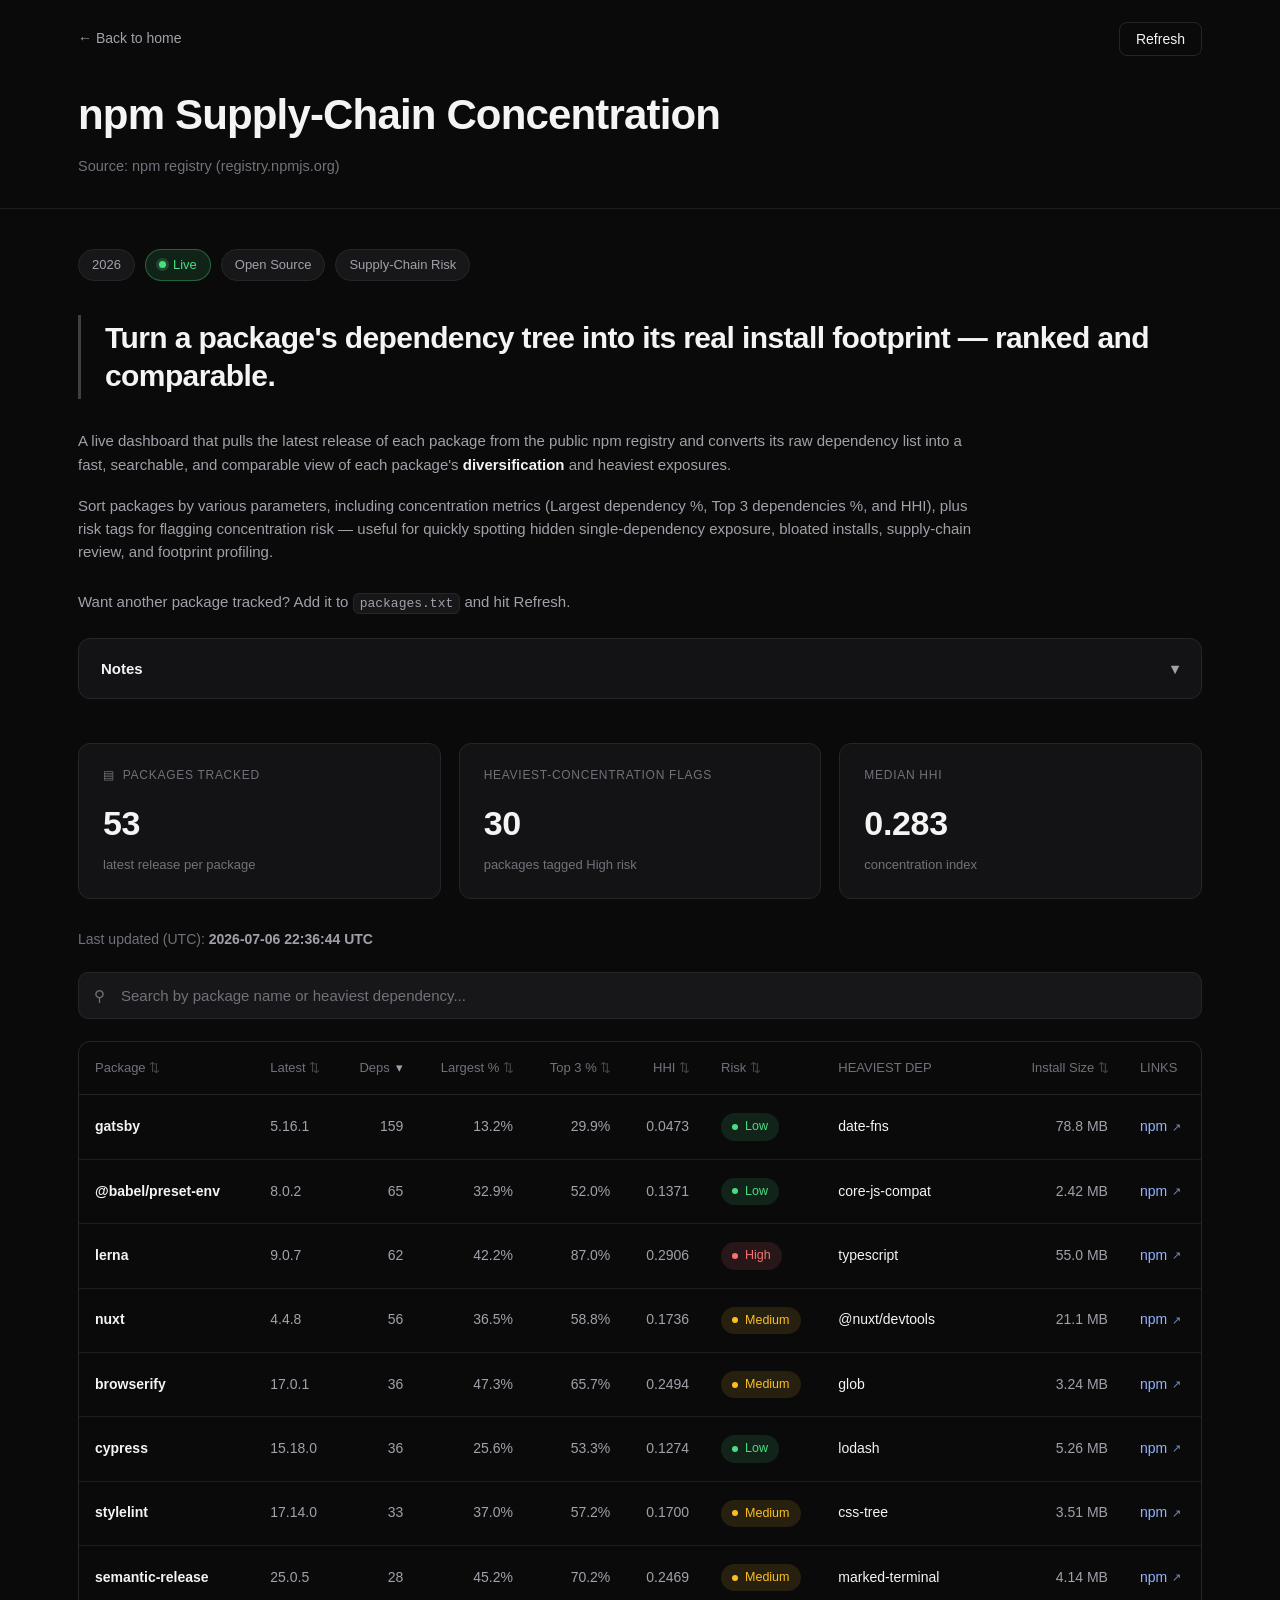
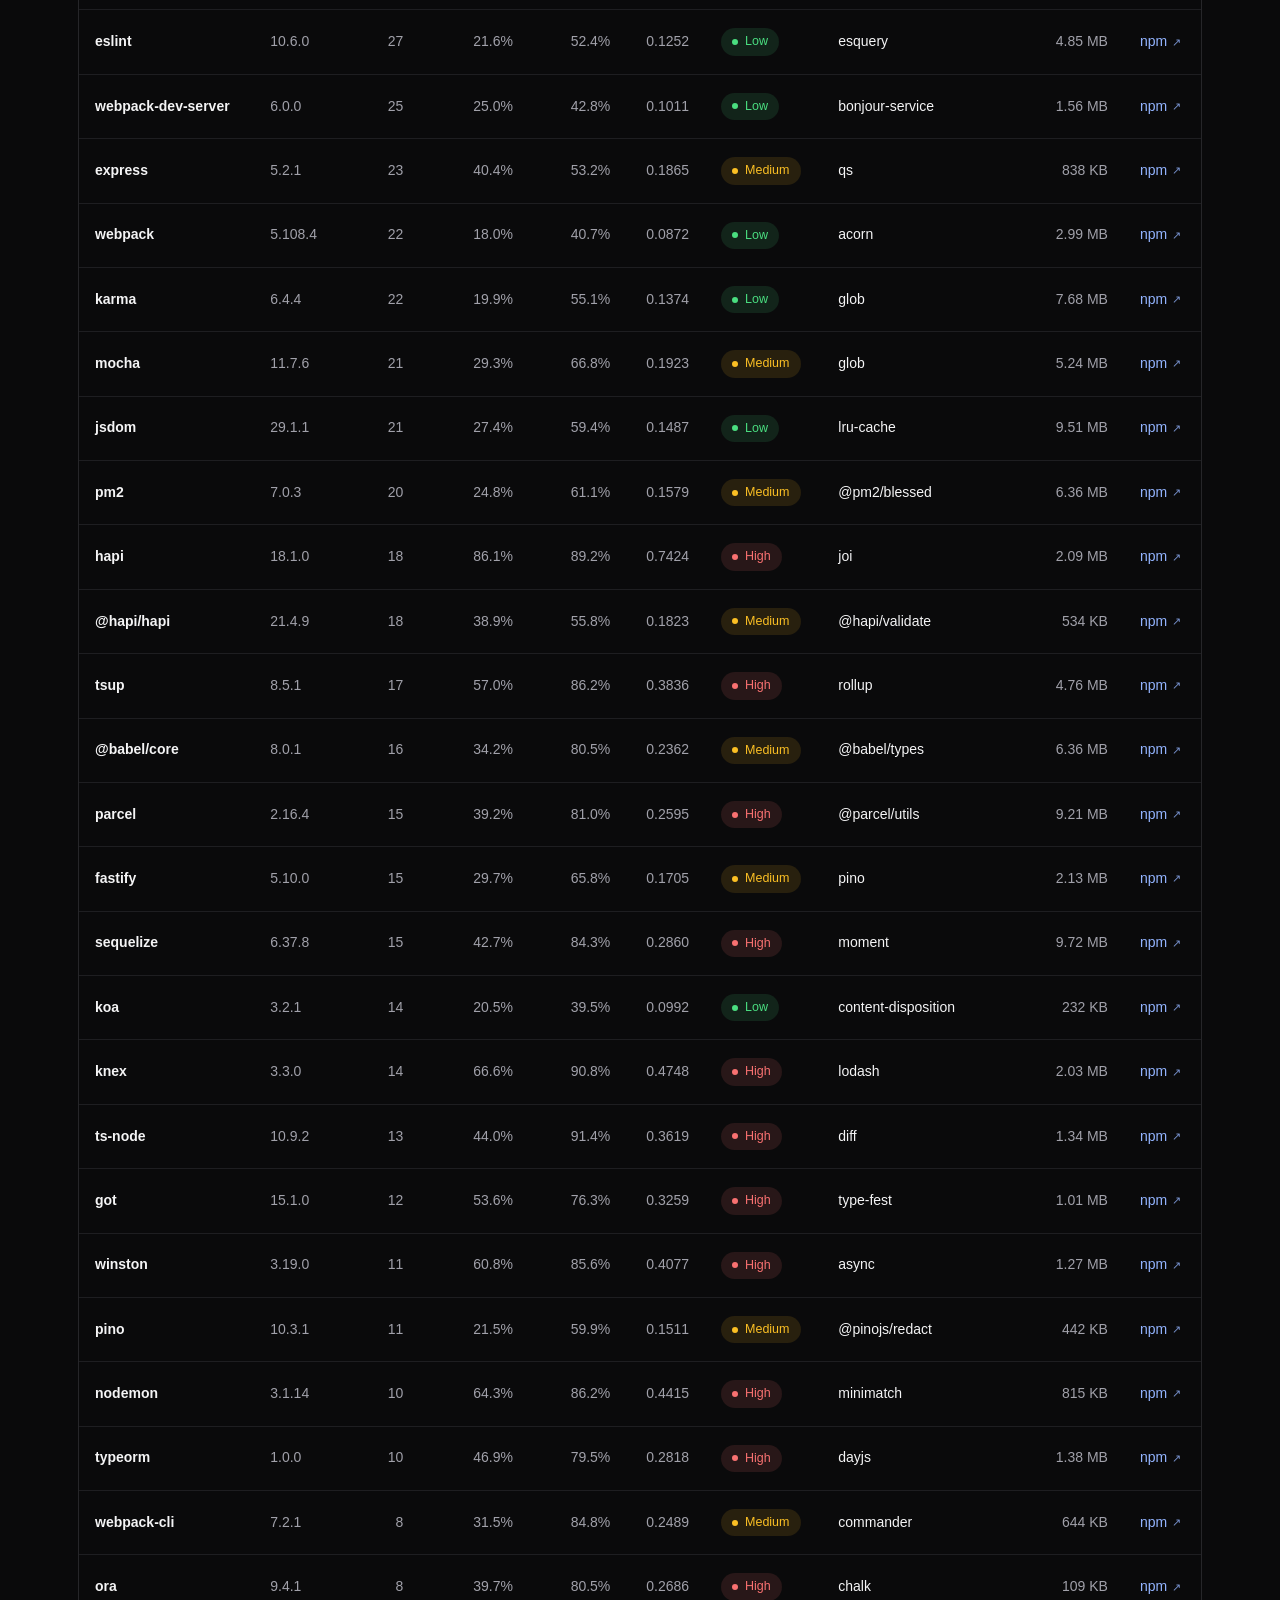
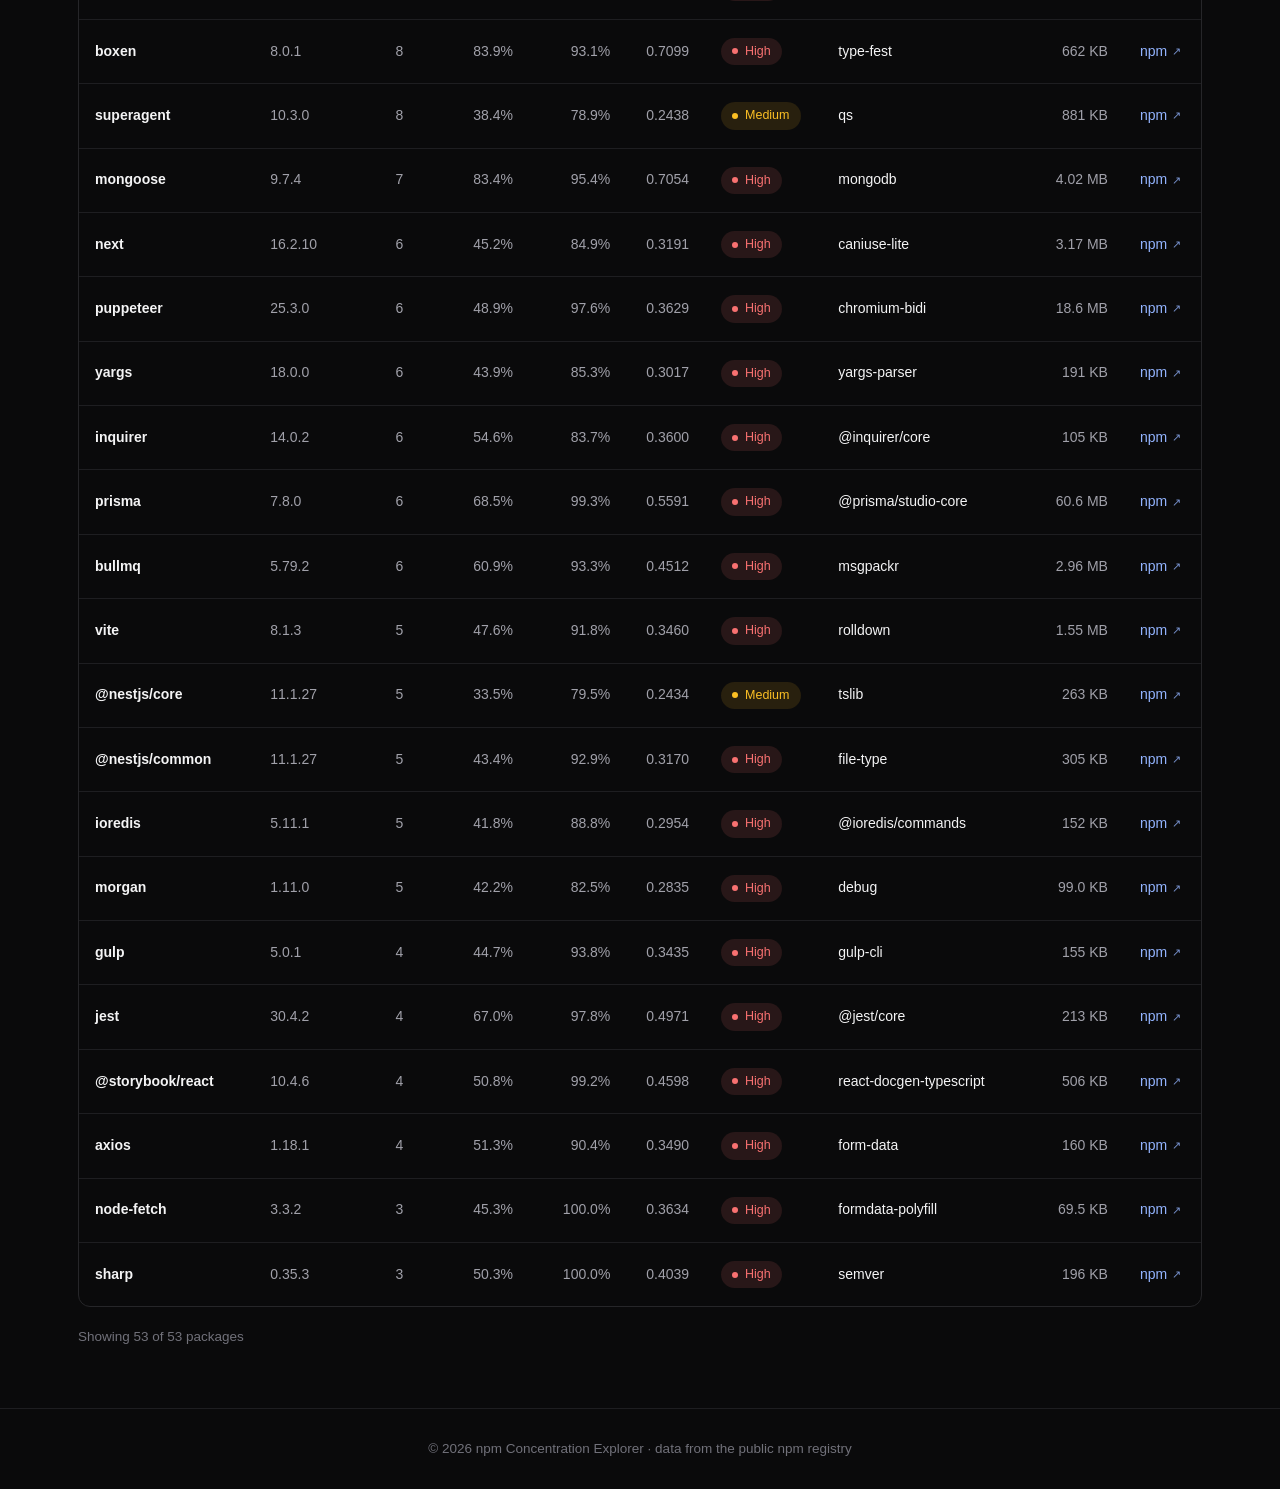
==== web/index.html @ db5b7099 "Add live npm supply-chain concentration dashboard A portfolio-concentration analysis applied to soft" ====
<!DOCTYPE html>
<html lang="en">
<head>
  <meta charset="UTF-8" />
  <meta name="viewport" content="width=device-width, initial-scale=1.0" />
  <title>npm Supply-Chain Concentration</title>
  <link rel="preconnect" href="https://registry.npmjs.org" />
  <link rel="stylesheet" href="styles.css" />
</head>
<body>
  <header class="topbar">
    <div class="wrap topbar-inner">
      <a class="back" href="#">&larr; Back to home</a>
      <button id="refreshBtn" class="btn-ghost" type="button">Refresh</button>
    </div>
    <div class="wrap">
      <h1 class="title">npm Supply-Chain Concentration</h1>
      <p class="subtitle">Source: npm registry (registry.npmjs.org)</p>
    </div>
  </header>

  <main class="wrap">
    <div class="tags">
      <span class="tag">2026</span>
      <span class="tag tag-live"><span class="dot"></span> Live</span>
      <span class="tag">Open Source</span>
      <span class="tag">Supply-Chain Risk</span>
    </div>

    <blockquote class="hero">
      Turn a package's dependency tree into its real install footprint &mdash; ranked and comparable.
    </blockquote>

    <div class="lede">
      <p>
        A live dashboard that pulls the latest release of each package from the public npm
        registry and converts its raw dependency list into a fast, searchable, and comparable
        view of each package's <em>diversification</em> and heaviest exposures.
      </p>
      <p>
        Sort packages by various parameters, including concentration metrics (Largest dependency %,
        Top&nbsp;3 dependencies %, and HHI), plus risk tags for flagging concentration risk &mdash;
        useful for quickly spotting hidden single-dependency exposure, bloated installs, supply-chain
        review, and footprint profiling.
      </p>
    </div>

    <p class="prompt">Want another package tracked? Add it to <code>packages.txt</code> and hit Refresh.</p>

    <details class="notes">
      <summary>Notes</summary>
      <div class="notes-body">
        <p>
          Each package's direct <strong>runtime dependencies</strong> are treated as a portfolio.
          Every dependency is weighted by its own <strong>unpacked install size</strong> (bytes of
          its latest release). The concentration statistics are the same ones an analyst runs on a
          fund's holdings:
        </p>
        <ul>
          <li><strong>Largest %</strong> &mdash; the single heaviest dependency's share of the footprint.</li>
          <li><strong>Top&nbsp;3 %</strong> &mdash; combined share of the three heaviest dependencies.</li>
          <li><strong>HHI</strong> &mdash; Herfindahl-Hirschman Index, the sum of squared shares (0&ndash;1).</li>
        </ul>
        <p>
          The risk tag buckets the HHI using the U.S. DOJ / FTC merger-guideline thresholds
          (0.15 and 0.25 on the 0&ndash;1 scale): <span class="rag rag-low">Low</span> below 0.15,
          <span class="rag rag-med">Medium</span> below 0.25, <span class="rag rag-high">High</span>
          at or above 0.25.
        </p>
      </div>
    </details>

    <section class="stats" id="stats">
      <div class="stat-card">
        <div class="stat-label"><span class="stat-ic">&#9636;</span> PACKAGES TRACKED</div>
        <div class="stat-value" id="statPackages">&mdash;</div>
        <div class="stat-sub">latest release per package</div>
      </div>
      <div class="stat-card">
        <div class="stat-label">HEAVIEST-CONCENTRATION FLAGS</div>
        <div class="stat-value" id="statHigh">&mdash;</div>
        <div class="stat-sub">packages tagged High risk</div>
      </div>
      <div class="stat-card">
        <div class="stat-label">MEDIAN HHI</div>
        <div class="stat-value" id="statHhi">&mdash;</div>
        <div class="stat-sub">concentration index</div>
      </div>
    </section>

    <p class="updated">Last updated (UTC): <strong id="updated">&mdash;</strong></p>

    <div class="search">
      <span class="search-ic">&#9906;</span>
      <input id="searchInput" type="text" placeholder="Search by package name or heaviest dependency..." />
    </div>

    <div class="table-wrap">
      <table id="table">
        <thead>
          <tr>
            <th data-key="package" class="sortable col-name">Package <span class="arrow"></span></th>
            <th data-key="version" class="sortable">Latest <span class="arrow"></span></th>
            <th data-key="deps" class="sortable num">Deps <span class="arrow"></span></th>
            <th data-key="largest_pct" class="sortable num">Largest % <span class="arrow"></span></th>
            <th data-key="top3_pct" class="sortable num">Top 3 % <span class="arrow"></span></th>
            <th data-key="hhi" class="sortable num">HHI <span class="arrow"></span></th>
            <th data-key="risk" class="sortable">Risk <span class="arrow"></span></th>
            <th class="col-holding">HEAVIEST DEP</th>
            <th data-key="install_bytes" class="sortable num">Install Size <span class="arrow"></span></th>
            <th>LINKS</th>
          </tr>
        </thead>
        <tbody id="tbody"></tbody>
      </table>
    </div>

    <p class="count" id="count">&nbsp;</p>
  </main>

  <footer class="footer">
    <div class="wrap">&copy; 2026 npm Concentration Explorer &middot; data from the public npm registry</div>
  </footer>

  <script src="app.js"></script>
</body>
</html>
---- web/styles.css ----
:root {
  --bg: #0a0a0b;
  --panel: #131315;
  --panel-2: #17171a;
  --border: #262629;
  --border-soft: #1e1e21;
  --text: #f4f4f5;
  --muted: #a1a1aa;
  --muted-2: #71717a;
  --accent: #e5e5e7;
  --green: #4ade80;
  --green-bg: rgba(74, 222, 128, 0.12);
  --amber: #fbbf24;
  --amber-bg: rgba(251, 191, 36, 0.12);
  --red: #f87171;
  --red-bg: rgba(248, 113, 113, 0.12);
  --link: #93b4ff;
  --radius: 12px;
}

* { box-sizing: border-box; }

html { -webkit-text-size-adjust: 100%; }

body {
  margin: 0;
  background: var(--bg);
  color: var(--text);
  font-family: ui-sans-serif, -apple-system, "Segoe UI", Roboto, Helvetica, Arial, sans-serif;
  font-size: 15px;
  line-height: 1.55;
  -webkit-font-smoothing: antialiased;
}

.wrap {
  max-width: 1180px;
  margin: 0 auto;
  padding: 0 28px;
}

/* ---- top bar / header ---- */
.topbar {
  border-bottom: 1px solid var(--border-soft);
  padding: 22px 0 30px;
}
.topbar-inner {
  display: flex;
  align-items: center;
  justify-content: space-between;
  margin-bottom: 26px;
}
.back {
  color: var(--muted);
  text-decoration: none;
  font-size: 14px;
}
.back:hover { color: var(--text); }
.btn-ghost {
  background: transparent;
  color: var(--text);
  border: 1px solid var(--border);
  border-radius: 8px;
  padding: 8px 16px;
  font-size: 14px;
  cursor: pointer;
  transition: background 0.15s, border-color 0.15s;
}
.btn-ghost:hover { background: var(--panel-2); border-color: #3a3a3f; }
.btn-ghost:disabled { opacity: 0.55; cursor: progress; }
.title {
  margin: 0;
  font-size: 42px;
  font-weight: 700;
  letter-spacing: -0.02em;
}
.subtitle {
  margin: 8px 0 0;
  color: var(--muted-2);
  font-size: 14.5px;
}

/* ---- tags ---- */
.tags {
  display: flex;
  flex-wrap: wrap;
  gap: 10px;
  margin: 40px 0 34px;
}
.tag {
  background: var(--panel-2);
  border: 1px solid var(--border);
  color: var(--muted);
  padding: 5px 13px;
  border-radius: 999px;
  font-size: 13px;
}
.tag-live {
  color: var(--green);
  border-color: rgba(74, 222, 128, 0.35);
  background: var(--green-bg);
  display: inline-flex;
  align-items: center;
  gap: 7px;
}
.tag-live .dot {
  width: 7px; height: 7px; border-radius: 50%;
  background: var(--green);
  box-shadow: 0 0 0 3px rgba(74, 222, 128, 0.2);
}

/* ---- hero ---- */
.hero {
  margin: 0 0 30px;
  padding: 4px 0 4px 24px;
  border-left: 3px solid #3f3f46;
  font-size: 30px;
  font-weight: 700;
  line-height: 1.28;
  letter-spacing: -0.02em;
}
.lede { max-width: 900px; }
.lede p { color: var(--muted); margin: 0 0 18px; }
.lede em { color: var(--text); font-style: normal; font-weight: 600; }
.prompt { color: var(--muted); margin: 26px 0 24px; }
.prompt code {
  background: var(--panel-2);
  border: 1px solid var(--border);
  border-radius: 6px;
  padding: 2px 6px;
  font-size: 13px;
}

/* ---- notes ---- */
.notes {
  background: var(--panel);
  border: 1px solid var(--border);
  border-radius: var(--radius);
  margin: 0 0 44px;
}
.notes summary {
  list-style: none;
  cursor: pointer;
  padding: 18px 22px;
  font-weight: 600;
  display: flex;
  justify-content: space-between;
  align-items: center;
}
.notes summary::-webkit-details-marker { display: none; }
.notes summary::after {
  content: "\25BE";
  color: var(--muted);
  transition: transform 0.2s;
}
.notes[open] summary::after { transform: rotate(180deg); }
.notes-body {
  padding: 0 22px 22px;
  color: var(--muted);
  border-top: 1px solid var(--border-soft);
  padding-top: 18px;
}
.notes-body ul { margin: 12px 0; padding-left: 20px; }
.notes-body li { margin: 6px 0; }
.notes-body strong { color: var(--text); }

/* ---- stat cards ---- */
.stats {
  display: grid;
  grid-template-columns: repeat(3, 1fr);
  gap: 18px;
  margin-bottom: 30px;
}
.stat-card {
  background: var(--panel);
  border: 1px solid var(--border);
  border-radius: var(--radius);
  padding: 22px 24px;
}
.stat-label {
  color: var(--muted-2);
  font-size: 12px;
  letter-spacing: 0.06em;
  text-transform: uppercase;
  display: flex;
  align-items: center;
  gap: 8px;
}
.stat-ic { color: var(--muted-2); }
.stat-value {
  font-size: 34px;
  font-weight: 700;
  margin: 12px 0 6px;
  letter-spacing: -0.01em;
}
.stat-sub { color: var(--muted-2); font-size: 13px; }

.updated { color: var(--muted-2); font-size: 14px; margin: 0 0 22px; }
.updated strong { color: var(--muted); font-weight: 600; }

/* ---- search ---- */
.search {
  position: relative;
  margin-bottom: 22px;
}
.search-ic {
  position: absolute;
  left: 16px; top: 50%;
  transform: translateY(-50%);
  color: var(--muted-2);
}
.search input {
  width: 100%;
  background: var(--panel-2);
  border: 1px solid var(--border);
  border-radius: 10px;
  color: var(--text);
  padding: 14px 16px 14px 42px;
  font-size: 15px;
  outline: none;
}
.search input::placeholder { color: var(--muted-2); }
.search input:focus { border-color: #3f3f46; }

/* ---- table ---- */
.table-wrap {
  border: 1px solid var(--border);
  border-radius: var(--radius);
  overflow-x: auto;
}
table {
  width: 100%;
  border-collapse: collapse;
  font-size: 14px;
  min-width: 900px;
}
thead th {
  text-align: left;
  color: var(--muted-2);
  font-weight: 500;
  font-size: 13px;
  padding: 16px 16px;
  border-bottom: 1px solid var(--border);
  white-space: nowrap;
  user-select: none;
}
th.num, td.num { text-align: right; }
th.sortable { cursor: pointer; }
th.sortable:hover { color: var(--text); }
th .arrow { display: inline-block; width: 10px; color: var(--muted); }
th.sort-asc .arrow::after { content: "\25B4"; }
th.sort-desc .arrow::after { content: "\25BE"; }
th.sortable:not(.sort-asc):not(.sort-desc) .arrow::after { content: "\21C5"; opacity: 0.4; }

tbody td {
  padding: 18px 16px;
  border-bottom: 1px solid var(--border-soft);
  color: var(--muted);
  vertical-align: middle;
}
tbody tr:last-child td { border-bottom: none; }
tbody tr:hover { background: rgba(255, 255, 255, 0.015); }
td.col-name { color: var(--text); font-weight: 600; }
td.mono { font-variant-numeric: tabular-nums; }
.dep-name { color: var(--text); }
.link {
  color: var(--link);
  text-decoration: none;
  display: inline-flex;
  align-items: center;
  gap: 5px;
}
.link:hover { text-decoration: underline; }
.link .ext { font-size: 11px; opacity: 0.8; }

/* ---- RAG badges ---- */
.rag {
  display: inline-flex;
  align-items: center;
  gap: 7px;
  padding: 4px 11px;
  border-radius: 999px;
  font-size: 12.5px;
  font-weight: 500;
  white-space: nowrap;
}
.rag::before {
  content: "";
  width: 6px; height: 6px; border-radius: 50%;
  background: currentColor;
}
.rag-low { color: var(--green); background: var(--green-bg); }
.rag-med { color: var(--amber); background: var(--amber-bg); }
.rag-high { color: var(--red); background: var(--red-bg); }

.count { color: var(--muted-2); font-size: 13.5px; margin: 20px 0 60px; }

/* ---- footer ---- */
.footer {
  border-top: 1px solid var(--border-soft);
  padding: 30px 0;
  text-align: center;
  color: var(--muted-2);
  font-size: 13.5px;
}

.empty { padding: 40px; text-align: center; color: var(--muted-2); }

@media (max-width: 720px) {
  .stats { grid-template-columns: 1fr; }
  .title { font-size: 32px; }
  .hero { font-size: 23px; }
  .wrap { padding: 0 18px; }
}
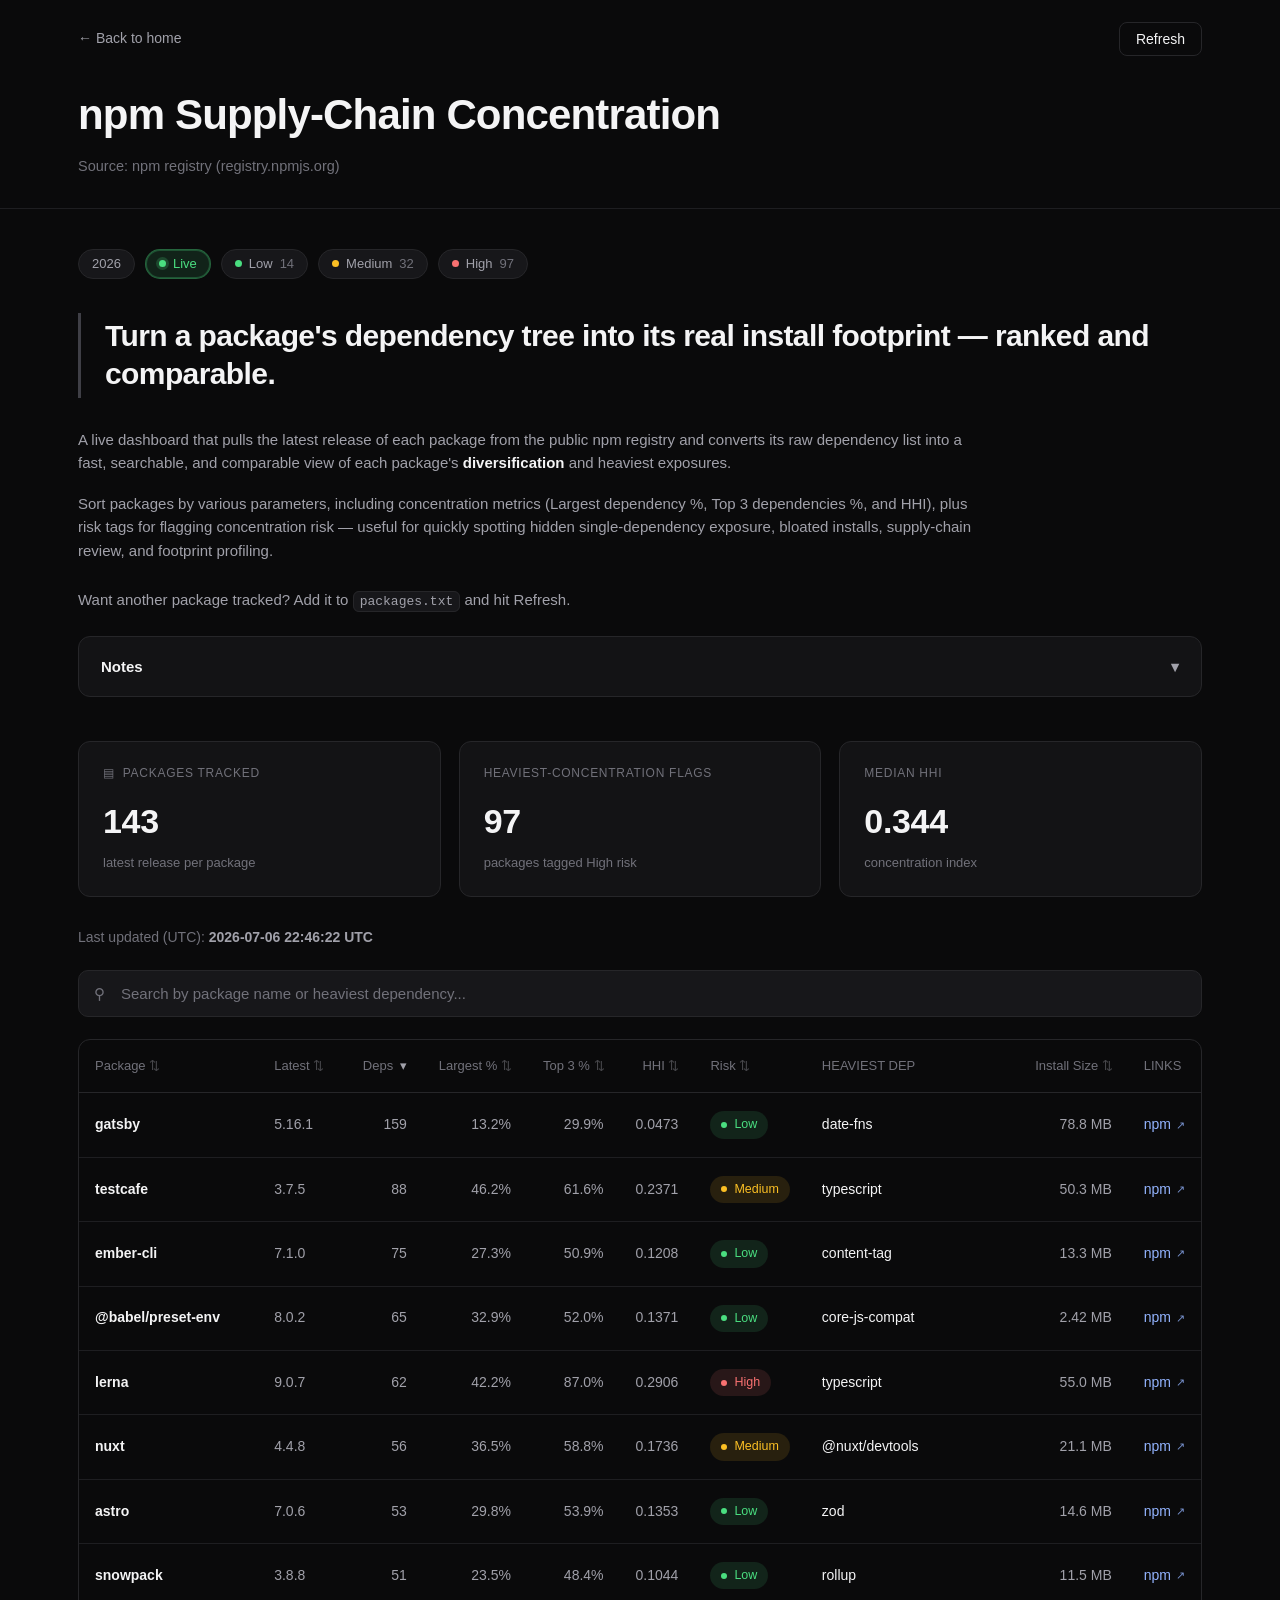
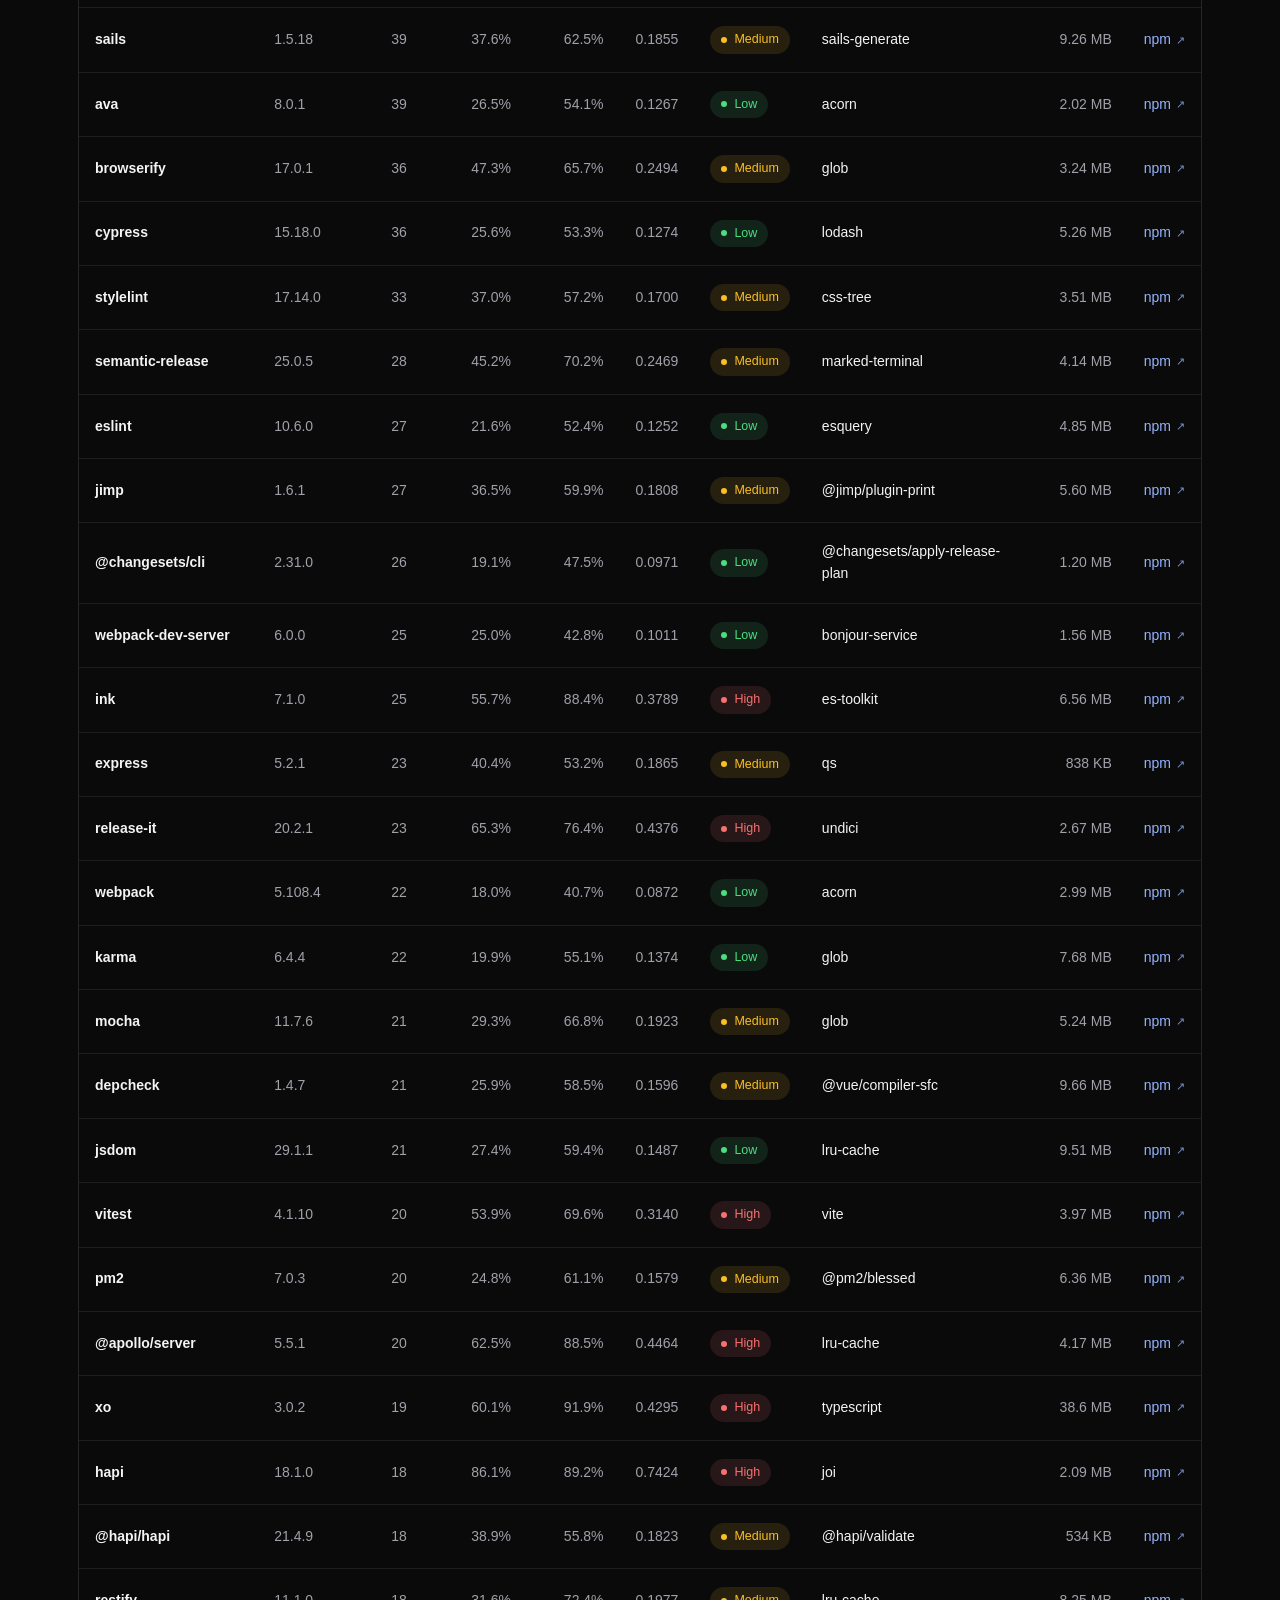
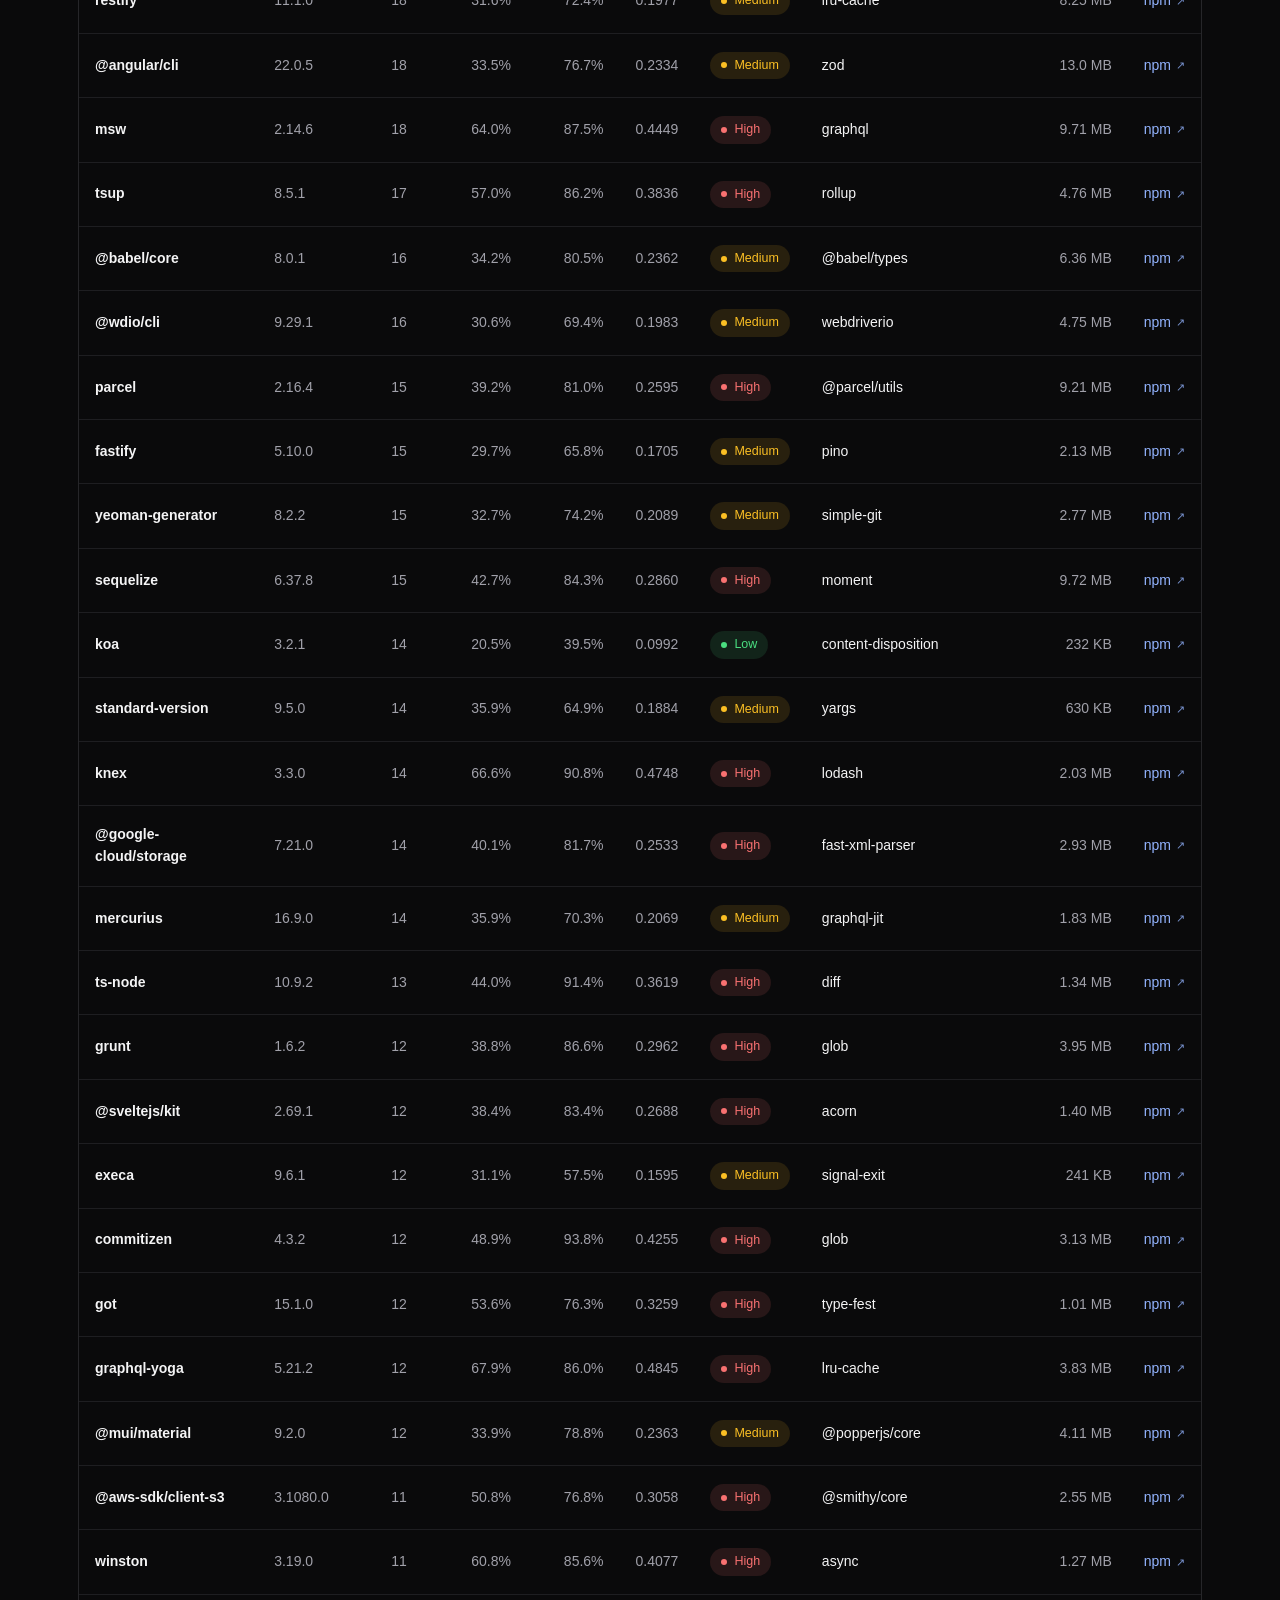
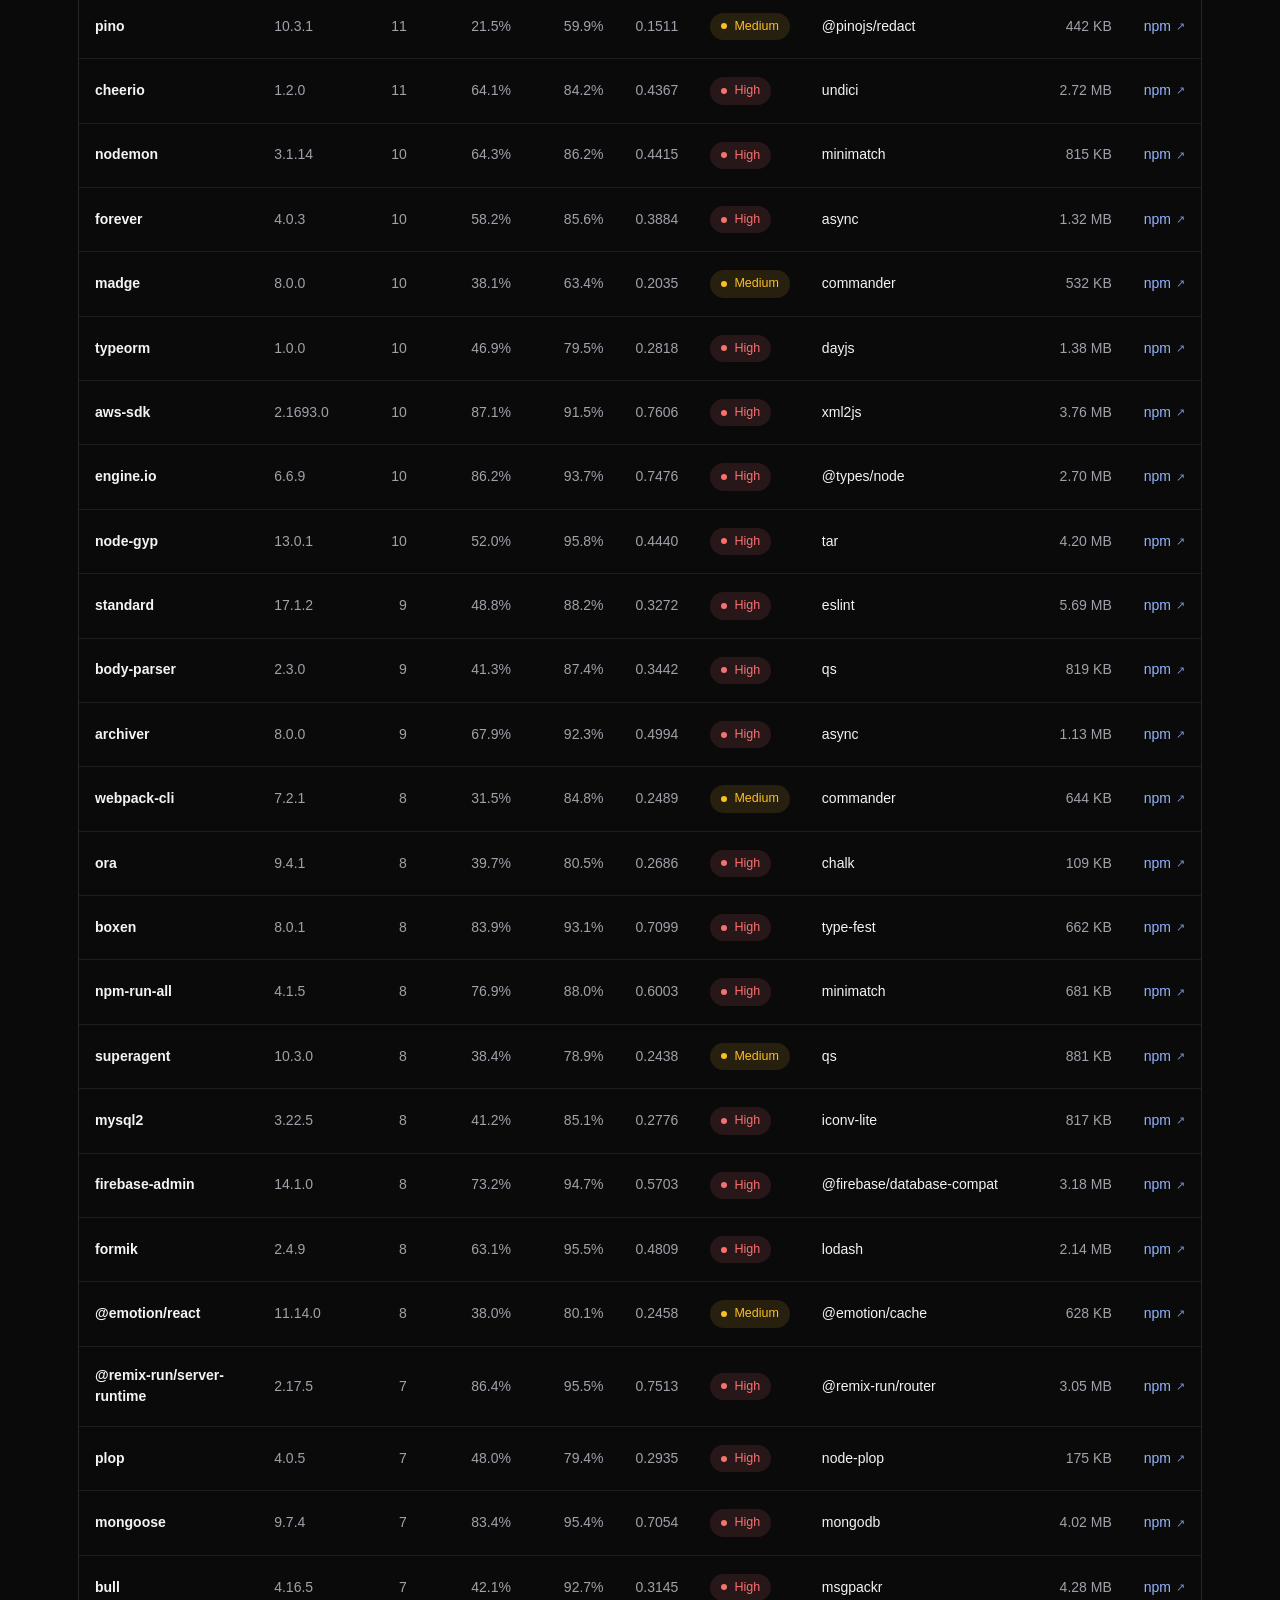
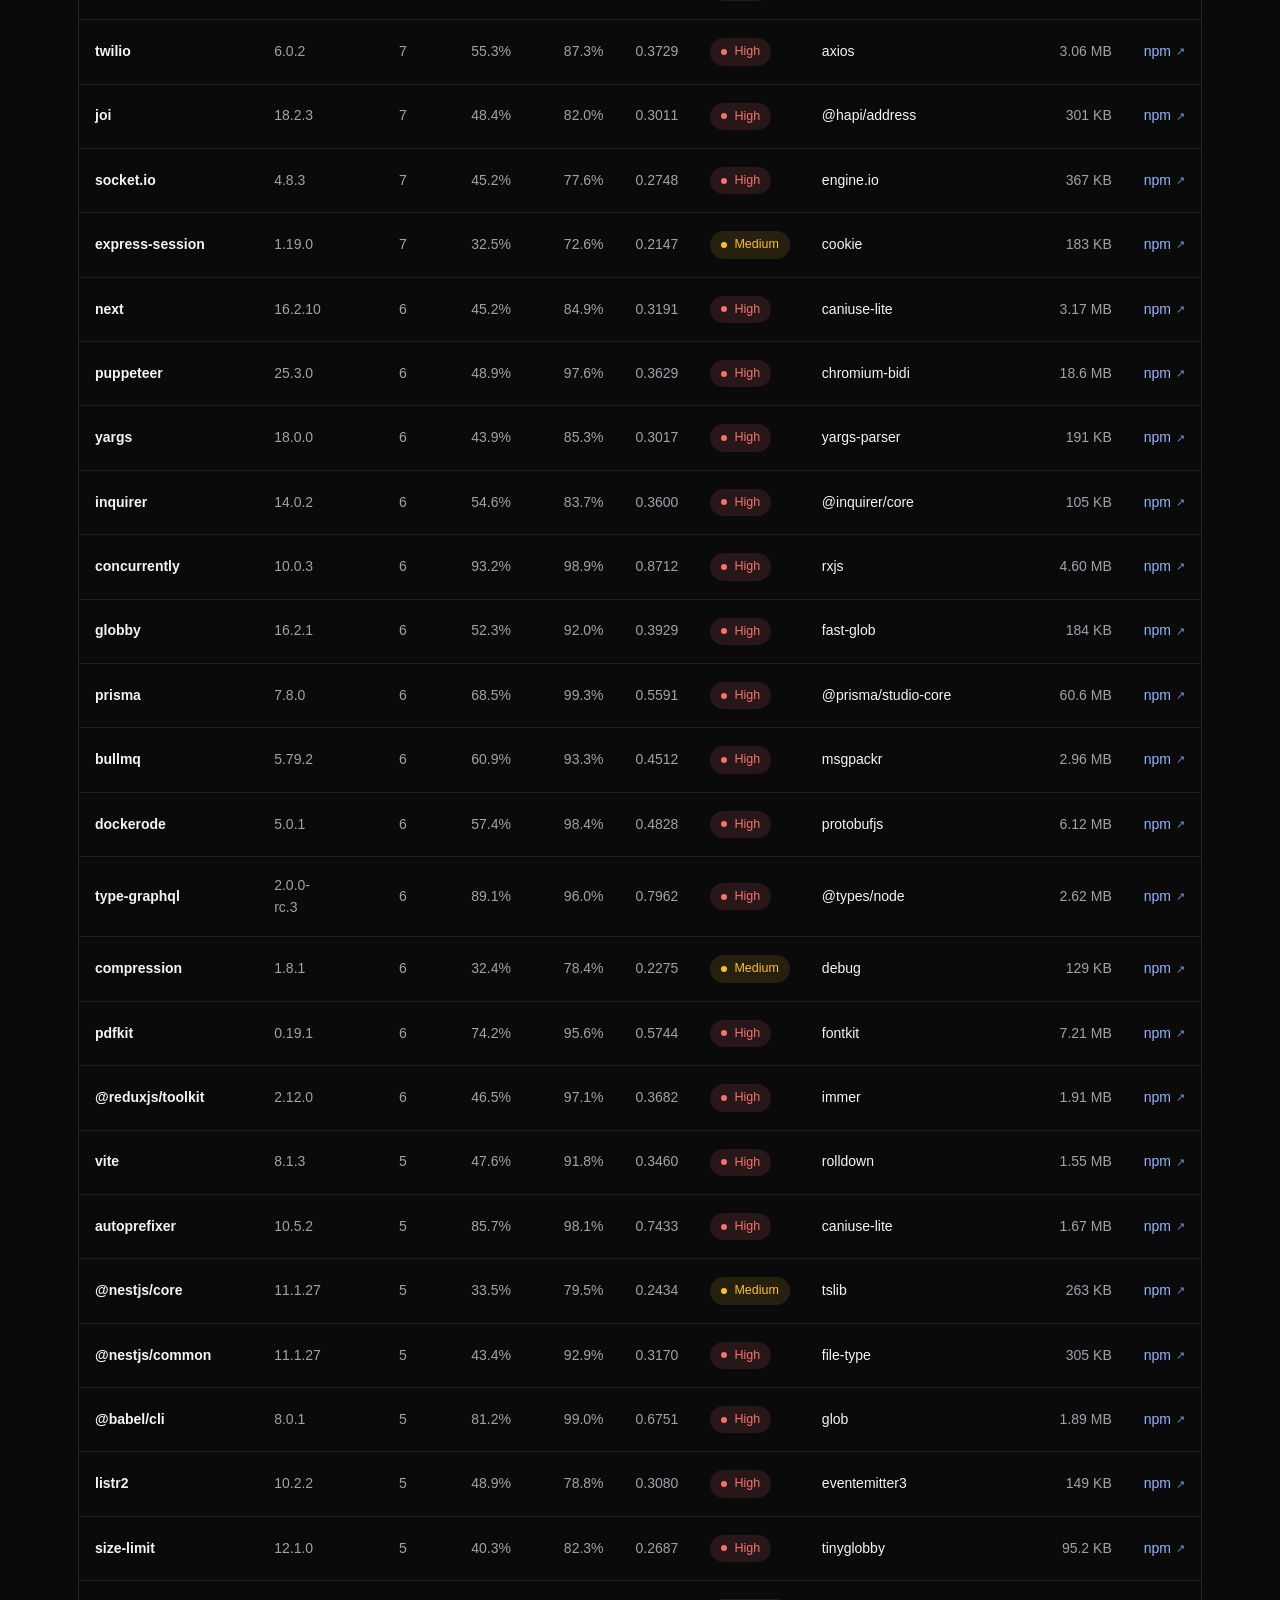
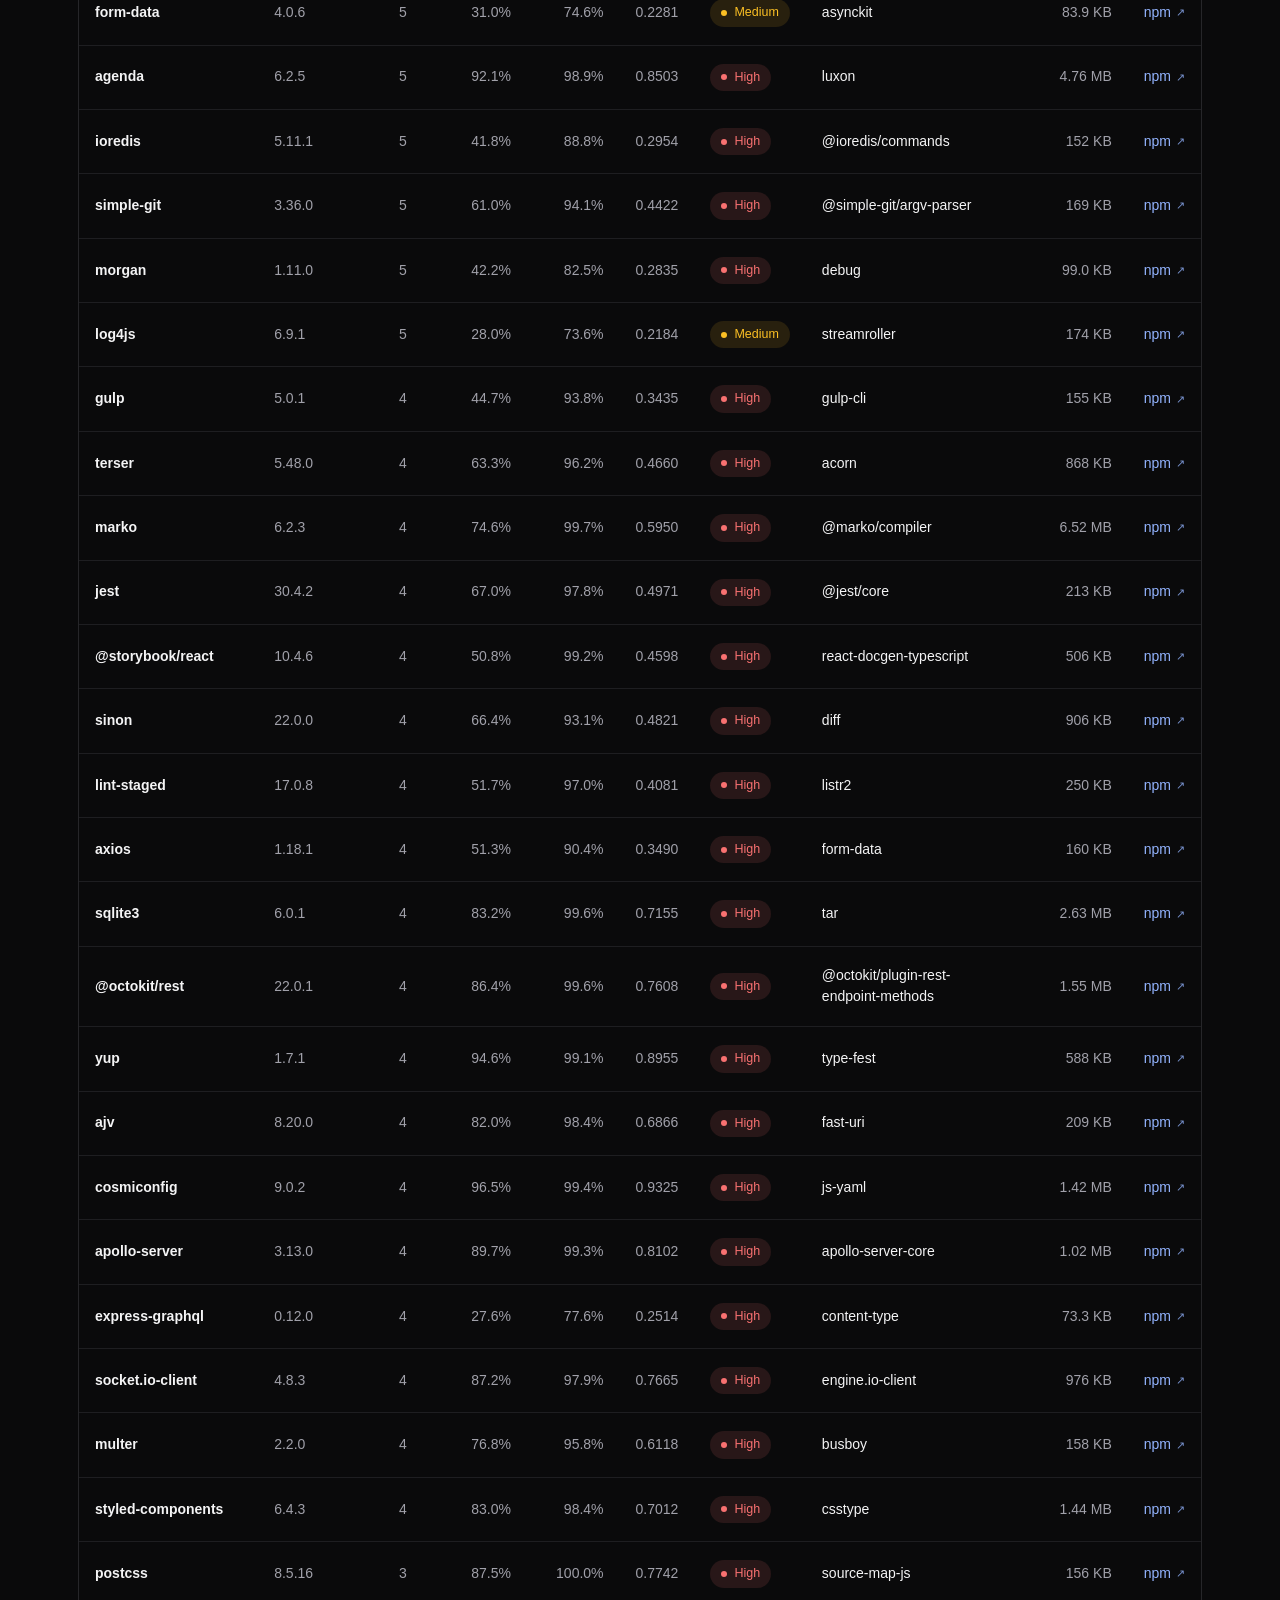
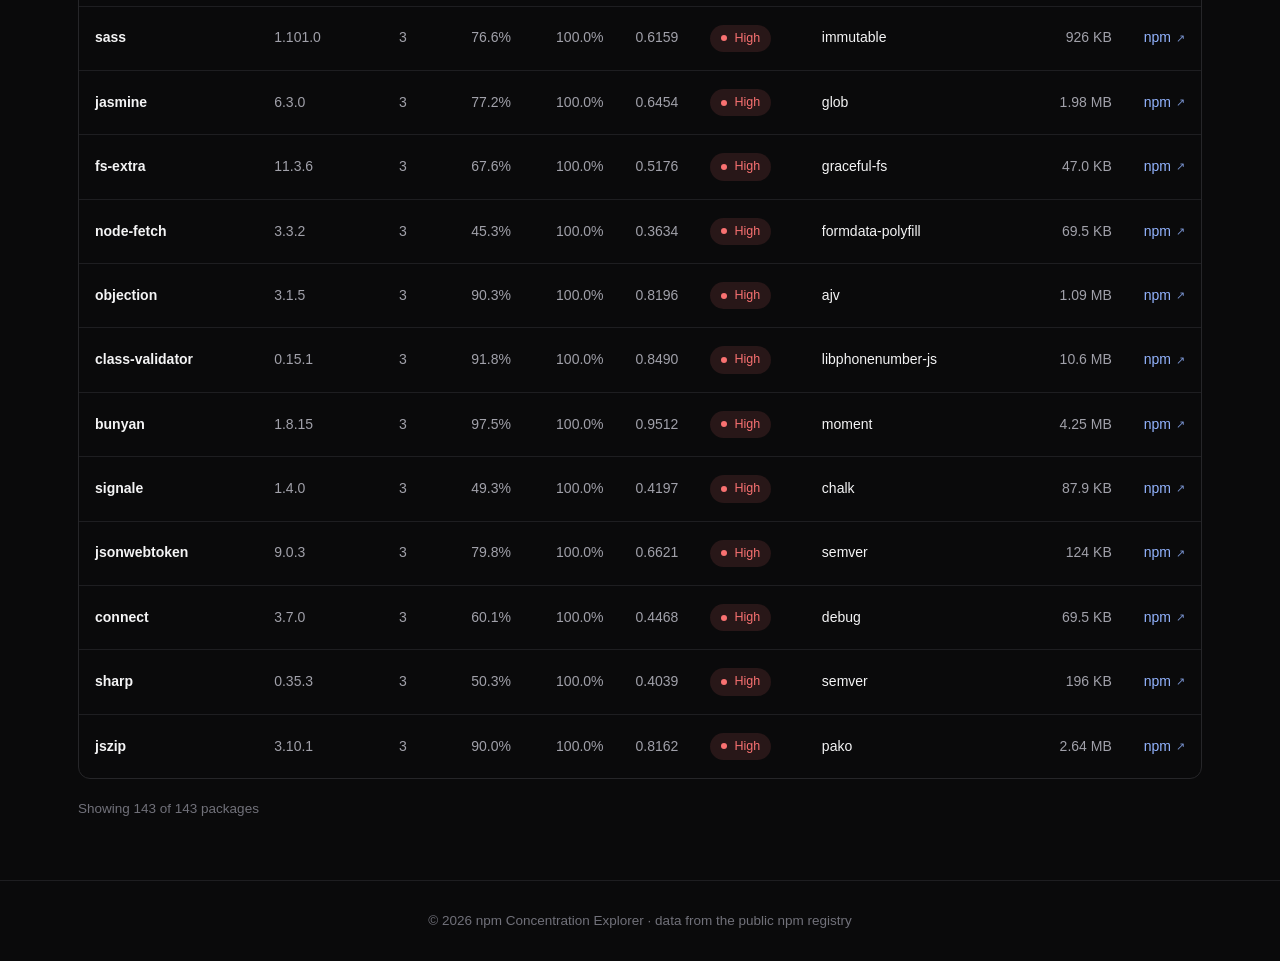
==== commit 1404cd6b: "Make the top chips clickable risk filters The Live / Low / Medium / High chips under the title now f" ====
--- a/web/index.html
+++ b/web/index.html
@@ -20,11 +20,12 @@
   </header>
 
   <main class="wrap">
-    <div class="tags">
-      <span class="tag">2026</span>
-      <span class="tag tag-live"><span class="dot"></span> Live</span>
-      <span class="tag">Open Source</span>
-      <span class="tag">Supply-Chain Risk</span>
+    <div class="tags" id="filters">
+      <span class="tag tag-static">2026</span>
+      <button type="button" class="tag tag-live is-active" data-risk="all"><span class="dot"></span> Live</button>
+      <button type="button" class="tag tag-filter" data-risk="Low"><span class="fdot low"></span> Low <span class="tag-count" data-count="Low"></span></button>
+      <button type="button" class="tag tag-filter" data-risk="Medium"><span class="fdot med"></span> Medium <span class="tag-count" data-count="Medium"></span></button>
+      <button type="button" class="tag tag-filter" data-risk="High"><span class="fdot high"></span> High <span class="tag-count" data-count="High"></span></button>
     </div>
 
     <blockquote class="hero">
--- a/web/styles.css
+++ b/web/styles.css
@@ -93,20 +93,50 @@
   padding: 5px 13px;
   border-radius: 999px;
   font-size: 13px;
-}
+  font-family: inherit;
+  line-height: 1.4;
+}
+button.tag {
+  cursor: pointer;
+  display: inline-flex;
+  align-items: center;
+  gap: 7px;
+  transition: background 0.15s, border-color 0.15s, color 0.15s;
+}
+button.tag:hover { color: var(--text); border-color: #3a3a3f; }
+button.tag:focus-visible { outline: 2px solid #3f3f46; outline-offset: 2px; }
+
 .tag-live {
   color: var(--green);
   border-color: rgba(74, 222, 128, 0.35);
   background: var(--green-bg);
-  display: inline-flex;
-  align-items: center;
-  gap: 7px;
 }
 .tag-live .dot {
   width: 7px; height: 7px; border-radius: 50%;
   background: var(--green);
   box-shadow: 0 0 0 3px rgba(74, 222, 128, 0.2);
 }
+
+/* filter chips — colored dot matches the RAG badge for that risk level */
+.fdot { width: 7px; height: 7px; border-radius: 50%; display: inline-block; }
+.fdot.low { background: var(--green); }
+.fdot.med { background: var(--amber); }
+.fdot.high { background: var(--red); }
+.tag-count { color: var(--muted-2); font-variant-numeric: tabular-nums; }
+
+.tag-filter.is-active {
+  color: var(--text);
+  border-color: #52525b;
+  background: #232327;
+}
+.tag-filter.is-active .tag-count { color: var(--muted); }
+.tag-live.is-active { box-shadow: 0 0 0 1px rgba(74, 222, 128, 0.25) inset; }
+.tag-live:not(.is-active) {
+  color: var(--muted);
+  background: var(--panel-2);
+  border-color: var(--border);
+}
+.tag-live:not(.is-active) .dot { background: var(--muted-2); box-shadow: none; }
 
 /* ---- hero ---- */
 .hero {
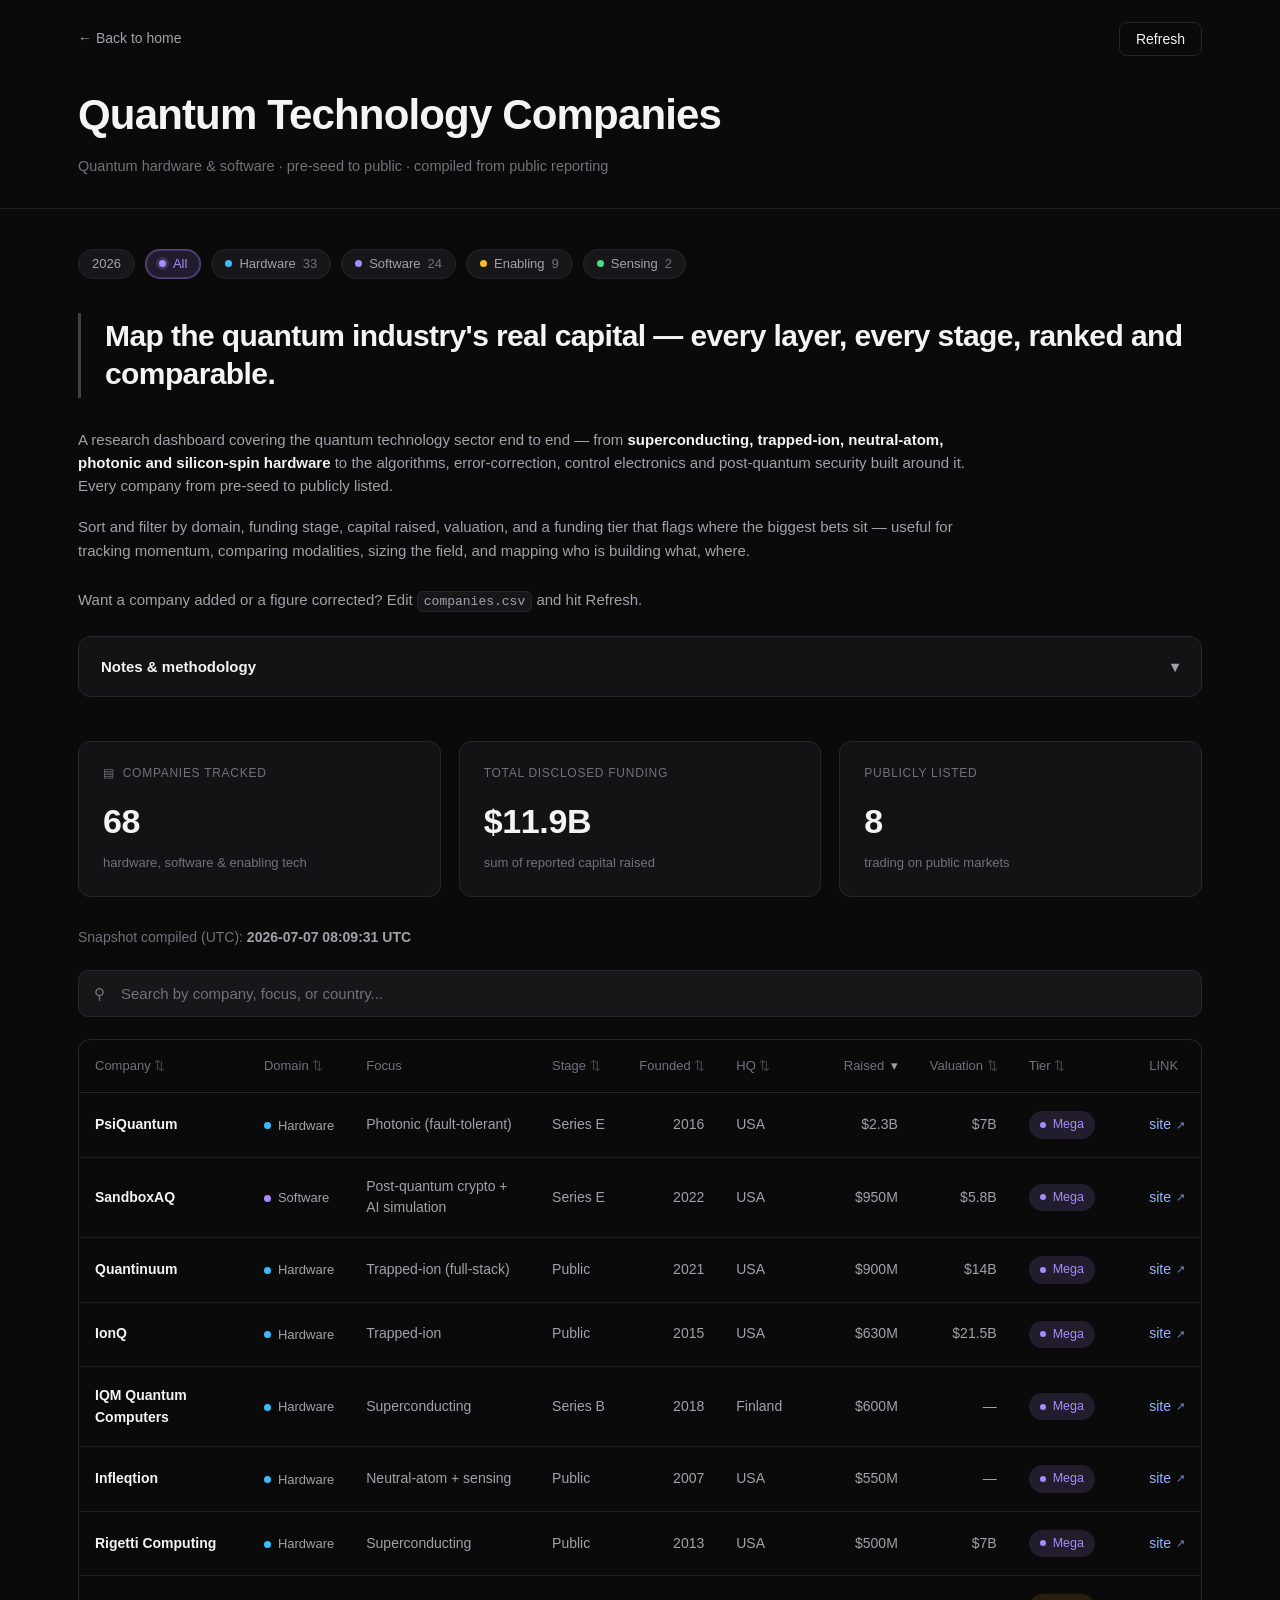
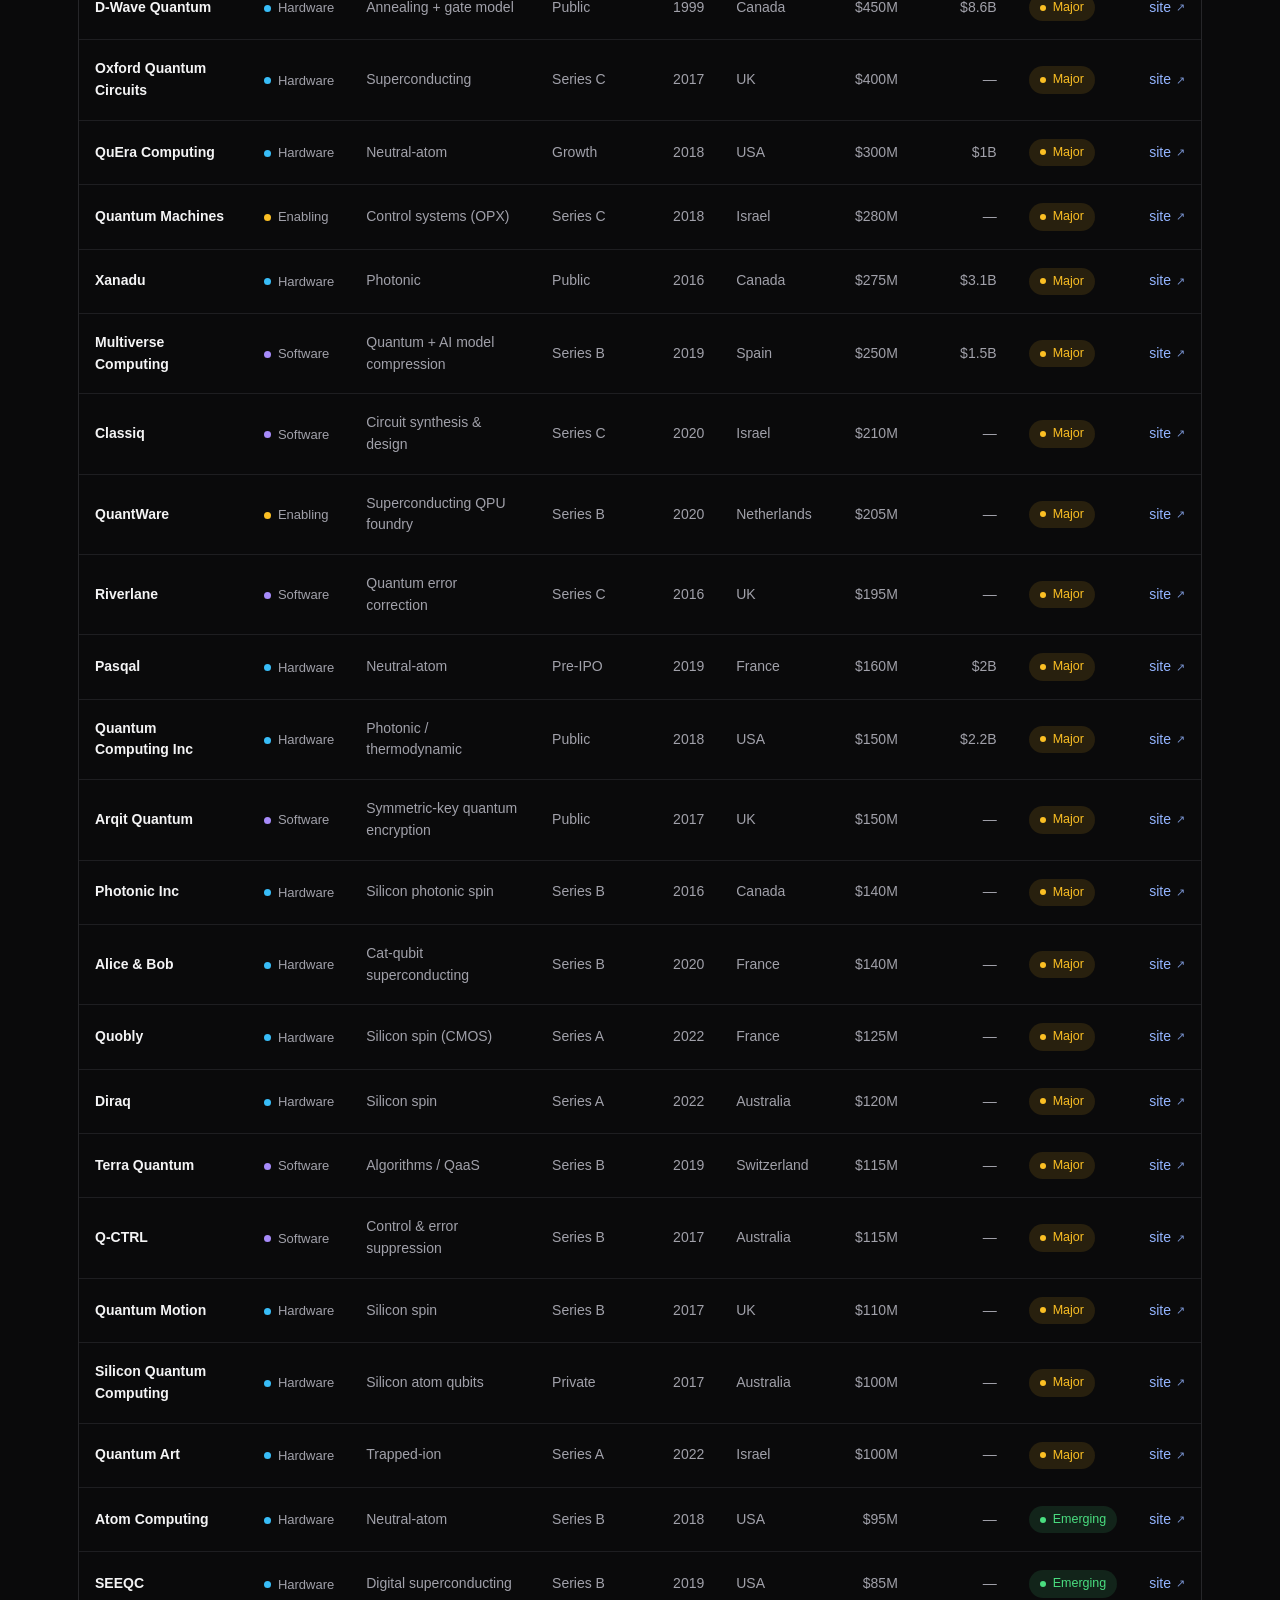
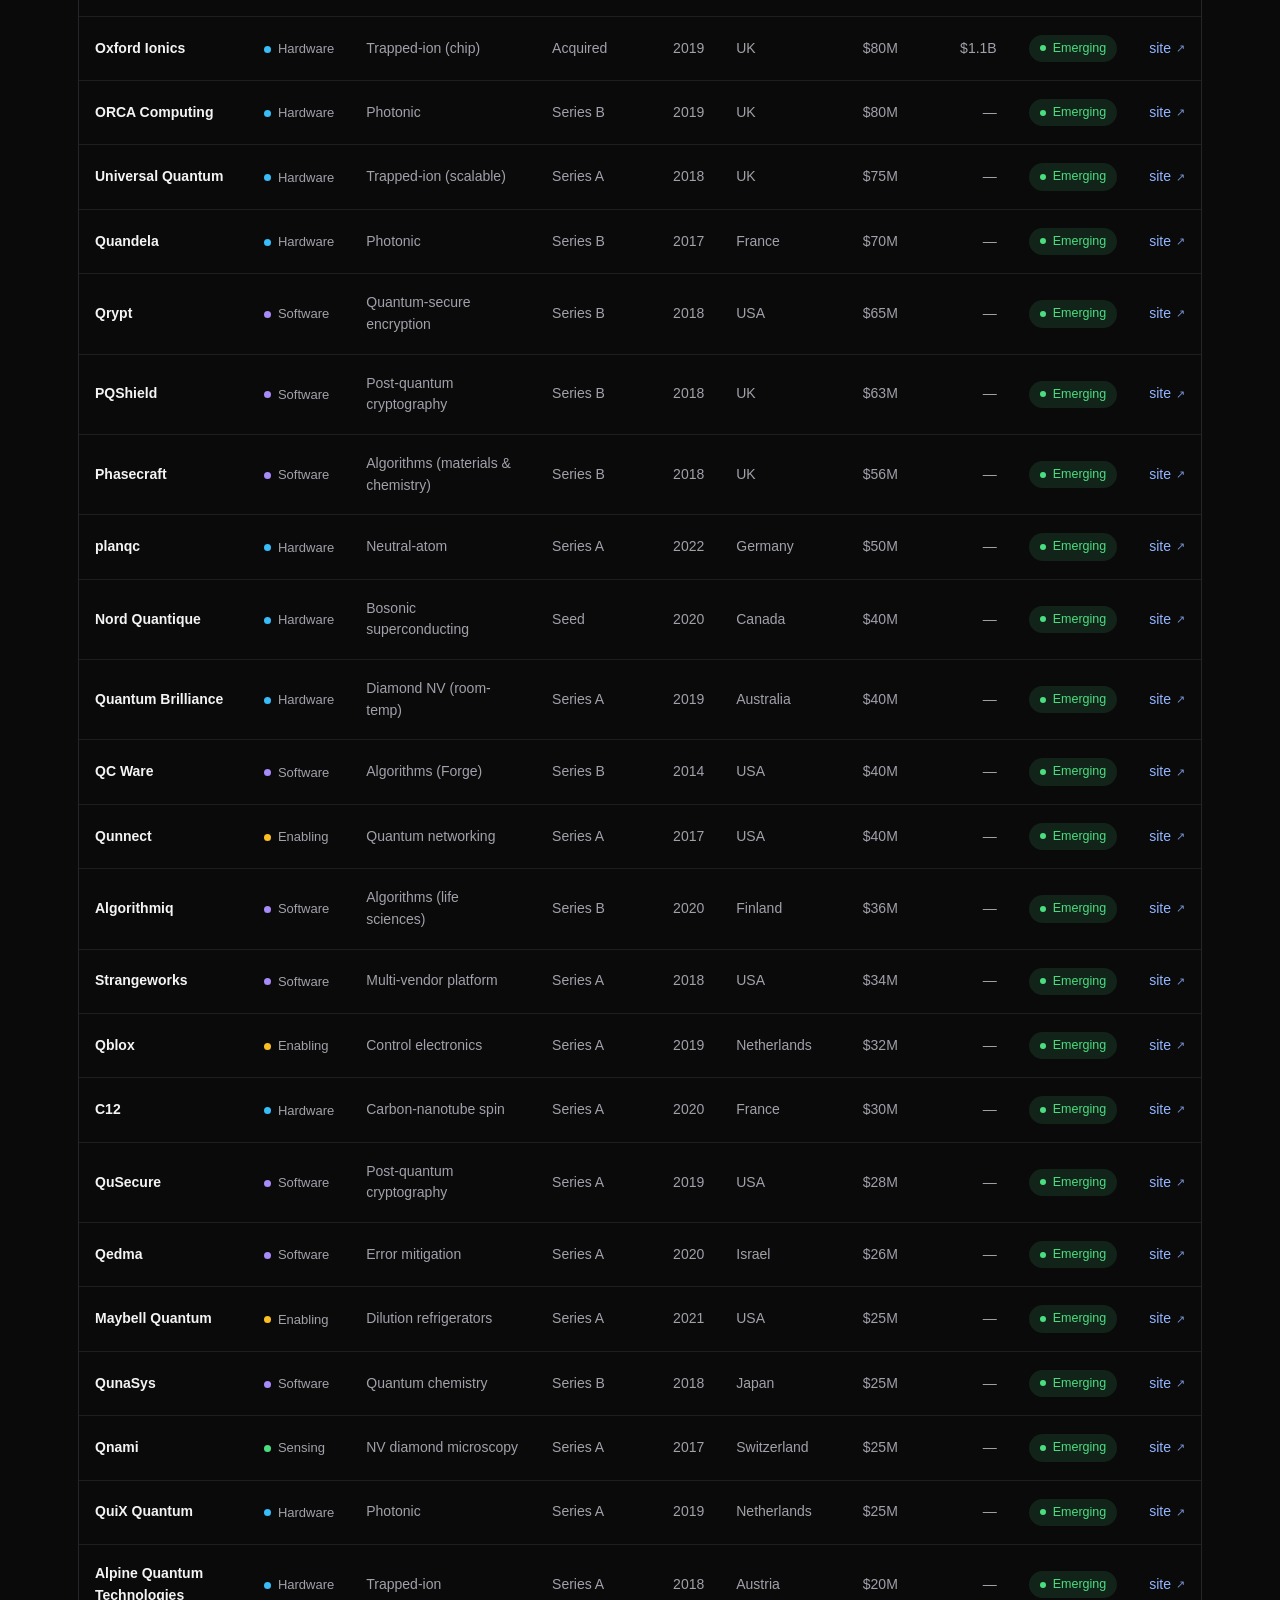
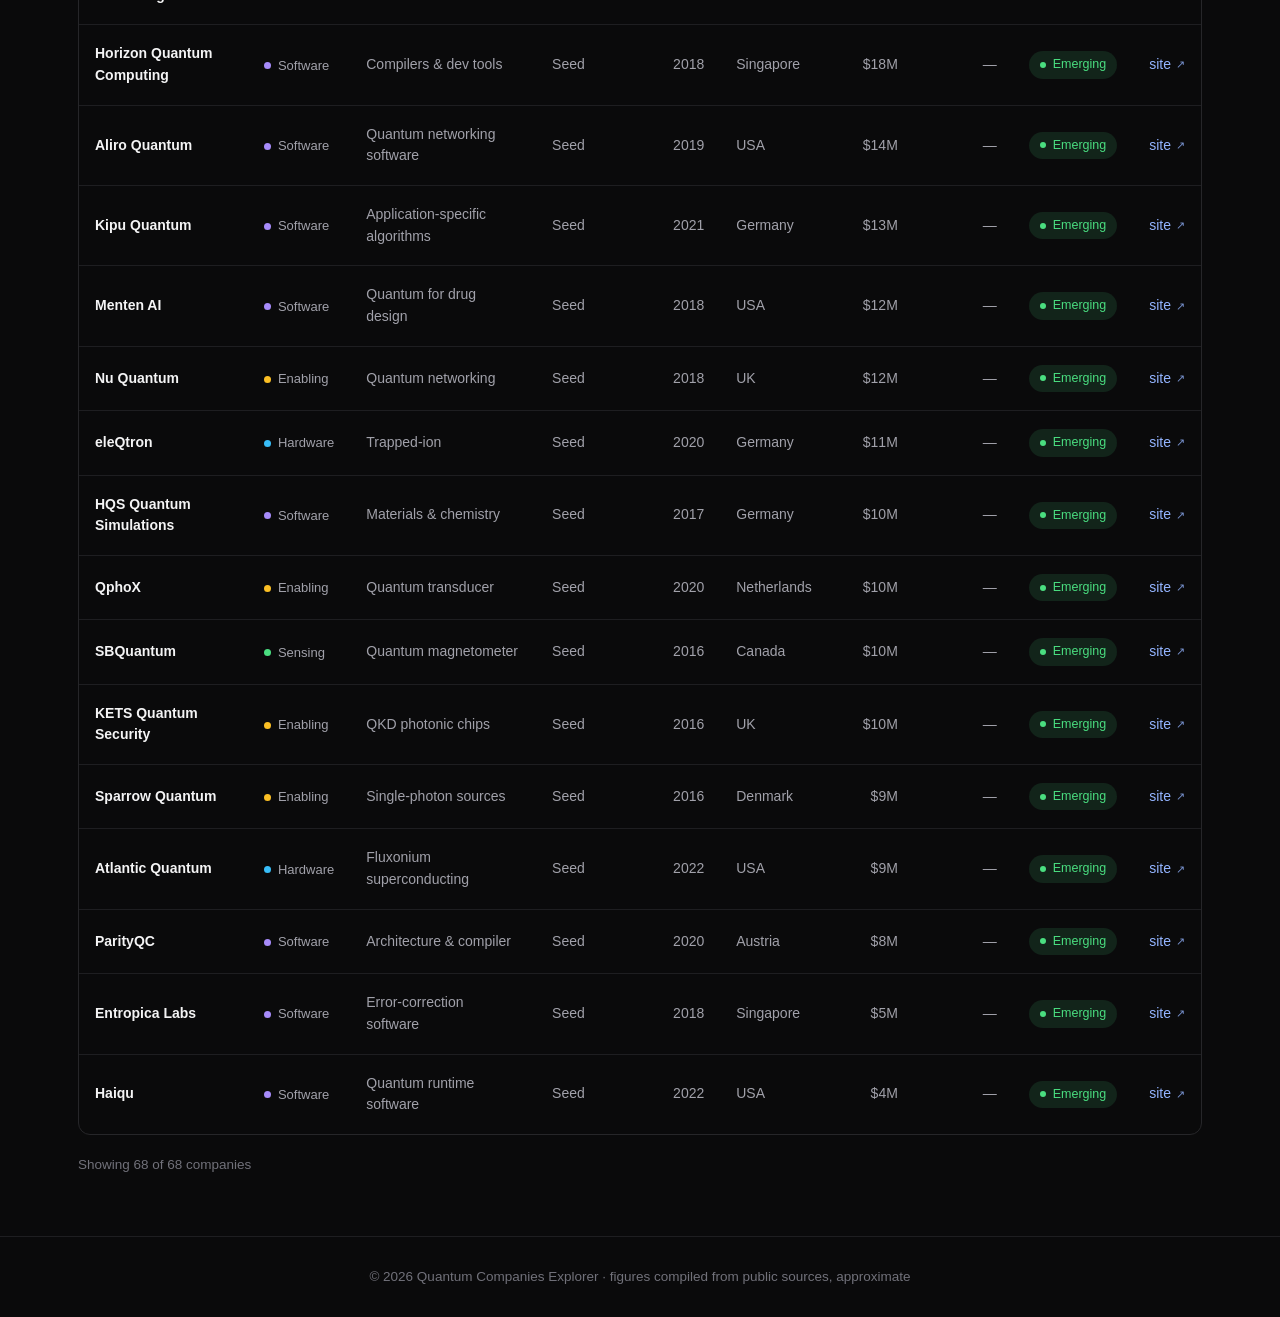
==== commit 660f9c3f: "Retheme dashboard to Quantum Technology Companies Pivot the research theme from npm packages to the " ====
--- a/web/index.html
+++ b/web/index.html
@@ -3,8 +3,7 @@
 <head>
   <meta charset="UTF-8" />
   <meta name="viewport" content="width=device-width, initial-scale=1.0" />
-  <title>npm Supply-Chain Concentration</title>
-  <link rel="preconnect" href="https://registry.npmjs.org" />
+  <title>Quantum Technology Companies</title>
   <link rel="stylesheet" href="styles.css" />
 </head>
 <body>
@@ -14,102 +13,106 @@
       <button id="refreshBtn" class="btn-ghost" type="button">Refresh</button>
     </div>
     <div class="wrap">
-      <h1 class="title">npm Supply-Chain Concentration</h1>
-      <p class="subtitle">Source: npm registry (registry.npmjs.org)</p>
+      <h1 class="title">Quantum Technology Companies</h1>
+      <p class="subtitle">Quantum hardware &amp; software &middot; pre-seed to public &middot; compiled from public reporting</p>
     </div>
   </header>
 
   <main class="wrap">
     <div class="tags" id="filters">
       <span class="tag tag-static">2026</span>
-      <button type="button" class="tag tag-live is-active" data-risk="all"><span class="dot"></span> Live</button>
-      <button type="button" class="tag tag-filter" data-risk="Low"><span class="fdot low"></span> Low <span class="tag-count" data-count="Low"></span></button>
-      <button type="button" class="tag tag-filter" data-risk="Medium"><span class="fdot med"></span> Medium <span class="tag-count" data-count="Medium"></span></button>
-      <button type="button" class="tag tag-filter" data-risk="High"><span class="fdot high"></span> High <span class="tag-count" data-count="High"></span></button>
+      <button type="button" class="tag tag-all is-active" data-domain="all"><span class="dot"></span> All</button>
+      <button type="button" class="tag tag-filter" data-domain="Hardware"><span class="fdot d-hw"></span> Hardware <span class="tag-count" data-count="Hardware"></span></button>
+      <button type="button" class="tag tag-filter" data-domain="Software"><span class="fdot d-sw"></span> Software <span class="tag-count" data-count="Software"></span></button>
+      <button type="button" class="tag tag-filter" data-domain="Enabling"><span class="fdot d-en"></span> Enabling <span class="tag-count" data-count="Enabling"></span></button>
+      <button type="button" class="tag tag-filter" data-domain="Sensing"><span class="fdot d-se"></span> Sensing <span class="tag-count" data-count="Sensing"></span></button>
     </div>
 
     <blockquote class="hero">
-      Turn a package's dependency tree into its real install footprint &mdash; ranked and comparable.
+      Map the quantum industry's real capital &mdash; every layer, every stage, ranked and comparable.
     </blockquote>
 
     <div class="lede">
       <p>
-        A live dashboard that pulls the latest release of each package from the public npm
-        registry and converts its raw dependency list into a fast, searchable, and comparable
-        view of each package's <em>diversification</em> and heaviest exposures.
+        A research dashboard covering the quantum technology sector end to end &mdash; from
+        <em>superconducting, trapped-ion, neutral-atom, photonic and silicon-spin hardware</em>
+        to the algorithms, error-correction, control electronics and post-quantum security built
+        around it. Every company from pre-seed to publicly listed.
       </p>
       <p>
-        Sort packages by various parameters, including concentration metrics (Largest dependency %,
-        Top&nbsp;3 dependencies %, and HHI), plus risk tags for flagging concentration risk &mdash;
-        useful for quickly spotting hidden single-dependency exposure, bloated installs, supply-chain
-        review, and footprint profiling.
+        Sort and filter by domain, funding stage, capital raised, valuation, and a funding tier
+        that flags where the biggest bets sit &mdash; useful for tracking momentum, comparing
+        modalities, sizing the field, and mapping who is building what, where.
       </p>
     </div>
 
-    <p class="prompt">Want another package tracked? Add it to <code>packages.txt</code> and hit Refresh.</p>
+    <p class="prompt">Want a company added or a figure corrected? Edit <code>companies.csv</code> and hit Refresh.</p>
 
     <details class="notes">
-      <summary>Notes</summary>
+      <summary>Notes &amp; methodology</summary>
       <div class="notes-body">
         <p>
-          Each package's direct <strong>runtime dependencies</strong> are treated as a portfolio.
-          Every dependency is weighted by its own <strong>unpacked install size</strong> (bytes of
-          its latest release). The concentration statistics are the same ones an analyst runs on a
-          fund's holdings:
+          Each company is placed in one of four <strong>domains</strong> &mdash;
+          <strong>Hardware</strong> (qubit systems), <strong>Software</strong> (algorithms,
+          error correction, post-quantum security), <strong>Enabling</strong> (control
+          electronics, cryogenics, networking, foundries), and <strong>Sensing</strong>
+          (quantum metrology). Use the chips above the title to filter by domain.
         </p>
+        <p>The <strong>funding tier</strong> badge buckets total capital raised:</p>
         <ul>
-          <li><strong>Largest %</strong> &mdash; the single heaviest dependency's share of the footprint.</li>
-          <li><strong>Top&nbsp;3 %</strong> &mdash; combined share of the three heaviest dependencies.</li>
-          <li><strong>HHI</strong> &mdash; Herfindahl-Hirschman Index, the sum of squared shares (0&ndash;1).</li>
+          <li><span class="rag rag-mega">Mega</span> &mdash; $500M or more raised.</li>
+          <li><span class="rag rag-major">Major</span> &mdash; $100M&ndash;$500M raised.</li>
+          <li><span class="rag rag-emerging">Emerging</span> &mdash; under $100M, or undisclosed.</li>
         </ul>
-        <p>
-          The risk tag buckets the HHI using the U.S. DOJ / FTC merger-guideline thresholds
-          (0.15 and 0.25 on the 0&ndash;1 scale): <span class="rag rag-low">Low</span> below 0.15,
-          <span class="rag rag-med">Medium</span> below 0.25, <span class="rag rag-high">High</span>
-          at or above 0.25.
+        <p class="caveat">
+          Figures are <strong>approximate</strong> and compiled from public reporting (company
+          announcements, The Quantum Insider, Crunchbase, SEC filings) as of mid-2026. Private
+          valuations and undisclosed rounds are estimates; public-company figures reflect recent
+          market capitalization, which moves daily. Treat this as a map of the field, not a
+          valuation source.
         </p>
       </div>
     </details>
 
-    <section class="stats" id="stats">
+    <section class="stats">
       <div class="stat-card">
-        <div class="stat-label"><span class="stat-ic">&#9636;</span> PACKAGES TRACKED</div>
-        <div class="stat-value" id="statPackages">&mdash;</div>
-        <div class="stat-sub">latest release per package</div>
+        <div class="stat-label"><span class="stat-ic">&#9636;</span> COMPANIES TRACKED</div>
+        <div class="stat-value" id="statCompanies">&mdash;</div>
+        <div class="stat-sub">hardware, software &amp; enabling tech</div>
       </div>
       <div class="stat-card">
-        <div class="stat-label">HEAVIEST-CONCENTRATION FLAGS</div>
-        <div class="stat-value" id="statHigh">&mdash;</div>
-        <div class="stat-sub">packages tagged High risk</div>
+        <div class="stat-label">TOTAL DISCLOSED FUNDING</div>
+        <div class="stat-value" id="statFunding">&mdash;</div>
+        <div class="stat-sub">sum of reported capital raised</div>
       </div>
       <div class="stat-card">
-        <div class="stat-label">MEDIAN HHI</div>
-        <div class="stat-value" id="statHhi">&mdash;</div>
-        <div class="stat-sub">concentration index</div>
+        <div class="stat-label">PUBLICLY LISTED</div>
+        <div class="stat-value" id="statPublic">&mdash;</div>
+        <div class="stat-sub">trading on public markets</div>
       </div>
     </section>
 
-    <p class="updated">Last updated (UTC): <strong id="updated">&mdash;</strong></p>
+    <p class="updated">Snapshot compiled (UTC): <strong id="updated">&mdash;</strong></p>
 
     <div class="search">
       <span class="search-ic">&#9906;</span>
-      <input id="searchInput" type="text" placeholder="Search by package name or heaviest dependency..." />
+      <input id="searchInput" type="text" placeholder="Search by company, focus, or country..." />
     </div>
 
     <div class="table-wrap">
       <table id="table">
         <thead>
           <tr>
-            <th data-key="package" class="sortable col-name">Package <span class="arrow"></span></th>
-            <th data-key="version" class="sortable">Latest <span class="arrow"></span></th>
-            <th data-key="deps" class="sortable num">Deps <span class="arrow"></span></th>
-            <th data-key="largest_pct" class="sortable num">Largest % <span class="arrow"></span></th>
-            <th data-key="top3_pct" class="sortable num">Top 3 % <span class="arrow"></span></th>
-            <th data-key="hhi" class="sortable num">HHI <span class="arrow"></span></th>
-            <th data-key="risk" class="sortable">Risk <span class="arrow"></span></th>
-            <th class="col-holding">HEAVIEST DEP</th>
-            <th data-key="install_bytes" class="sortable num">Install Size <span class="arrow"></span></th>
-            <th>LINKS</th>
+            <th data-key="name" class="sortable col-name">Company <span class="arrow"></span></th>
+            <th data-key="domain" class="sortable">Domain <span class="arrow"></span></th>
+            <th class="col-focus">Focus</th>
+            <th data-key="stage" class="sortable">Stage <span class="arrow"></span></th>
+            <th data-key="founded" class="sortable num">Founded <span class="arrow"></span></th>
+            <th data-key="country" class="sortable">HQ <span class="arrow"></span></th>
+            <th data-key="raised_musd" class="sortable num">Raised <span class="arrow"></span></th>
+            <th data-key="valuation_musd" class="sortable num">Valuation <span class="arrow"></span></th>
+            <th data-key="tier" class="sortable">Tier <span class="arrow"></span></th>
+            <th>LINK</th>
           </tr>
         </thead>
         <tbody id="tbody"></tbody>
@@ -120,7 +123,7 @@
   </main>
 
   <footer class="footer">
-    <div class="wrap">&copy; 2026 npm Concentration Explorer &middot; data from the public npm registry</div>
+    <div class="wrap">&copy; 2026 Quantum Companies Explorer &middot; figures compiled from public sources, approximate</div>
   </footer>
 
   <script src="app.js"></script>
--- a/web/styles.css
+++ b/web/styles.css
@@ -15,6 +15,10 @@
   --red: #f87171;
   --red-bg: rgba(248, 113, 113, 0.12);
   --link: #93b4ff;
+  --violet: #a78bfa;
+  --violet-bg: rgba(167, 139, 250, 0.14);
+  --cyan: #38bdf8;
+  --cyan-bg: rgba(56, 189, 248, 0.12);
   --radius: 12px;
 }
 
@@ -106,22 +110,23 @@
 button.tag:hover { color: var(--text); border-color: #3a3a3f; }
 button.tag:focus-visible { outline: 2px solid #3f3f46; outline-offset: 2px; }
 
-.tag-live {
-  color: var(--green);
-  border-color: rgba(74, 222, 128, 0.35);
-  background: var(--green-bg);
-}
-.tag-live .dot {
+.tag-all {
+  color: var(--violet);
+  border-color: rgba(167, 139, 250, 0.4);
+  background: var(--violet-bg);
+}
+.tag-all .dot {
   width: 7px; height: 7px; border-radius: 50%;
-  background: var(--green);
-  box-shadow: 0 0 0 3px rgba(74, 222, 128, 0.2);
-}
-
-/* filter chips — colored dot matches the RAG badge for that risk level */
+  background: var(--violet);
+  box-shadow: 0 0 0 3px rgba(167, 139, 250, 0.2);
+}
+
+/* filter chips — colored dot per domain */
 .fdot { width: 7px; height: 7px; border-radius: 50%; display: inline-block; }
-.fdot.low { background: var(--green); }
-.fdot.med { background: var(--amber); }
-.fdot.high { background: var(--red); }
+.fdot.d-hw { background: var(--cyan); }
+.fdot.d-sw { background: var(--violet); }
+.fdot.d-en { background: var(--amber); }
+.fdot.d-se { background: var(--green); }
 .tag-count { color: var(--muted-2); font-variant-numeric: tabular-nums; }
 
 .tag-filter.is-active {
@@ -130,13 +135,13 @@
   background: #232327;
 }
 .tag-filter.is-active .tag-count { color: var(--muted); }
-.tag-live.is-active { box-shadow: 0 0 0 1px rgba(74, 222, 128, 0.25) inset; }
-.tag-live:not(.is-active) {
+.tag-all.is-active { box-shadow: 0 0 0 1px rgba(167, 139, 250, 0.25) inset; }
+.tag-all:not(.is-active) {
   color: var(--muted);
   background: var(--panel-2);
   border-color: var(--border);
 }
-.tag-live:not(.is-active) .dot { background: var(--muted-2); box-shadow: none; }
+.tag-all:not(.is-active) .dot { background: var(--muted-2); box-shadow: none; }
 
 /* ---- hero ---- */
 .hero {
@@ -318,9 +323,27 @@
   width: 6px; height: 6px; border-radius: 50%;
   background: currentColor;
 }
-.rag-low { color: var(--green); background: var(--green-bg); }
-.rag-med { color: var(--amber); background: var(--amber-bg); }
-.rag-high { color: var(--red); background: var(--red-bg); }
+.rag-mega { color: var(--violet); background: var(--violet-bg); }
+.rag-major { color: var(--amber); background: var(--amber-bg); }
+.rag-emerging { color: var(--green); background: var(--green-bg); }
+
+/* domain pill in the table */
+.domain-pill {
+  display: inline-flex;
+  align-items: center;
+  gap: 7px;
+  font-size: 13px;
+  color: var(--muted);
+}
+.domain-pill::before {
+  content: "";
+  width: 7px; height: 7px; border-radius: 50%;
+  background: var(--muted-2);
+}
+.domain-Hardware::before { background: var(--cyan); }
+.domain-Software::before { background: var(--violet); }
+.domain-Enabling::before { background: var(--amber); }
+.domain-Sensing::before { background: var(--green); }
 
 .count { color: var(--muted-2); font-size: 13.5px; margin: 20px 0 60px; }
 
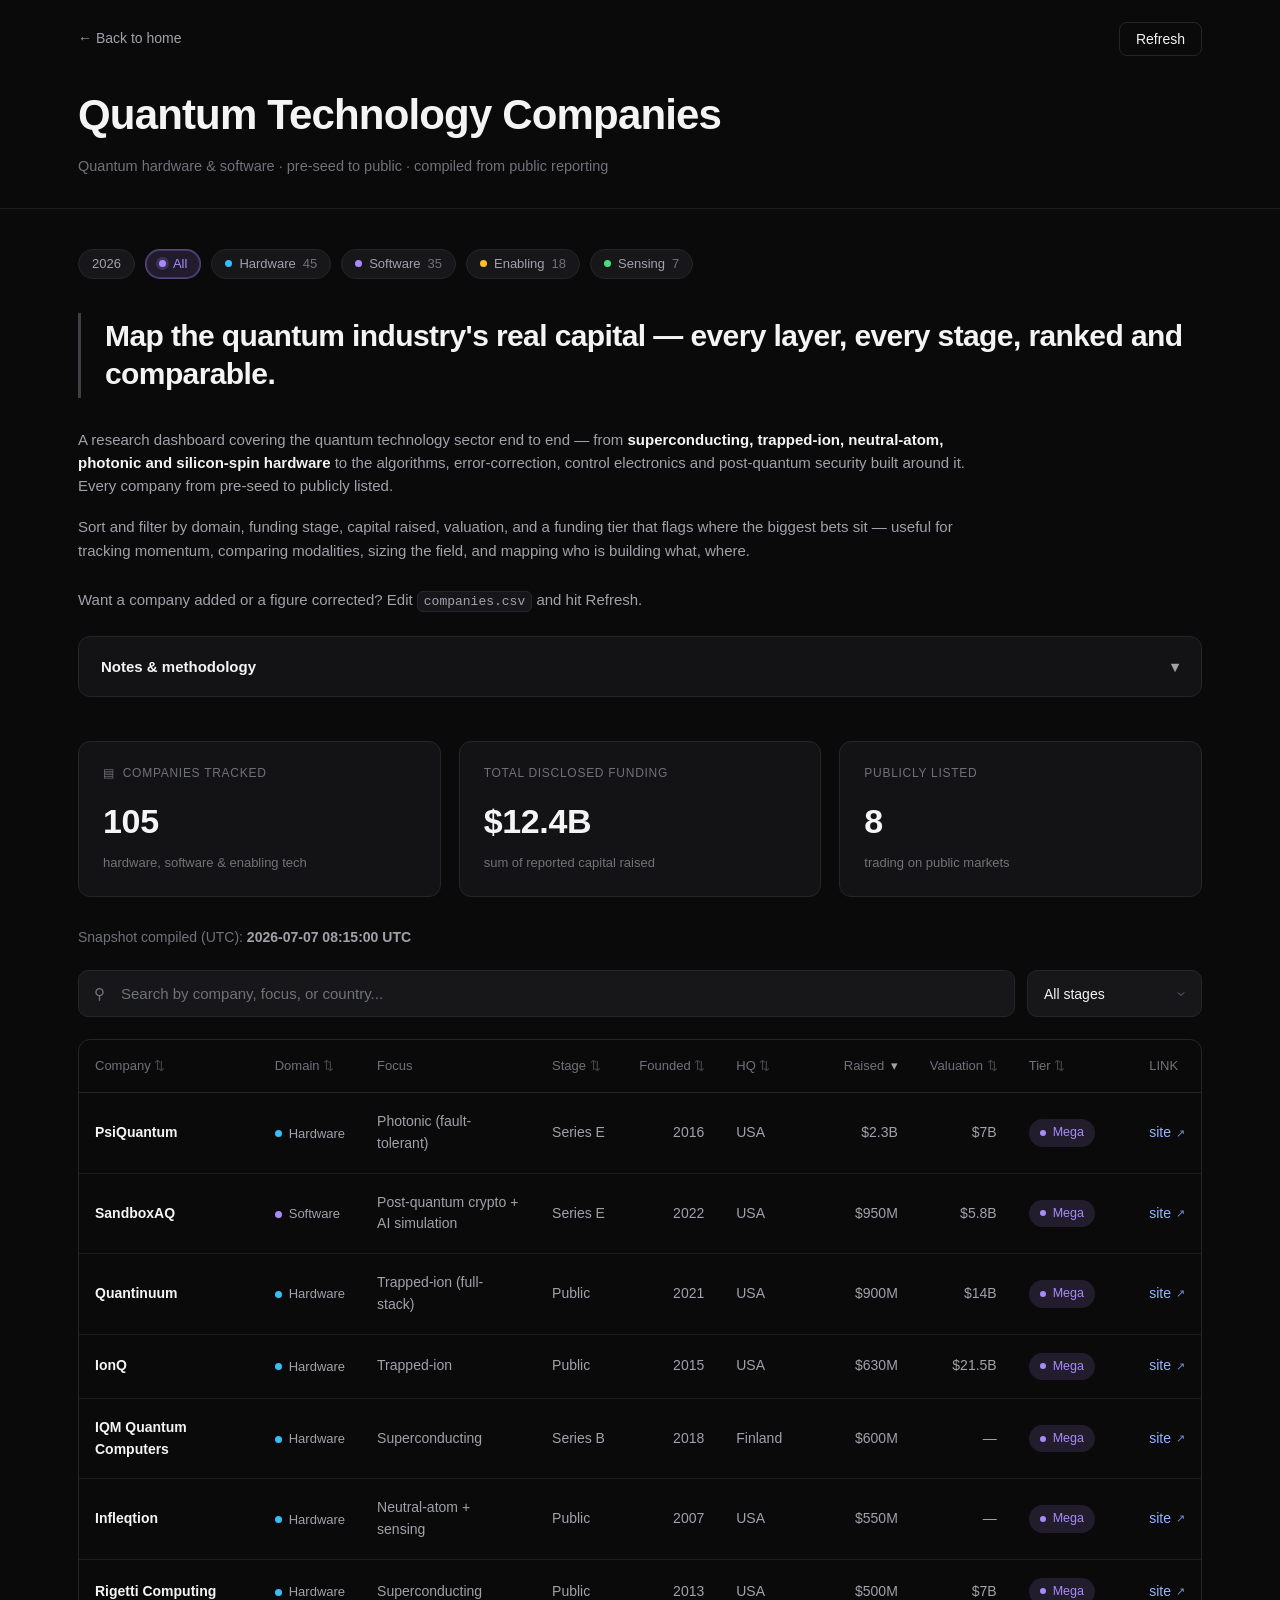
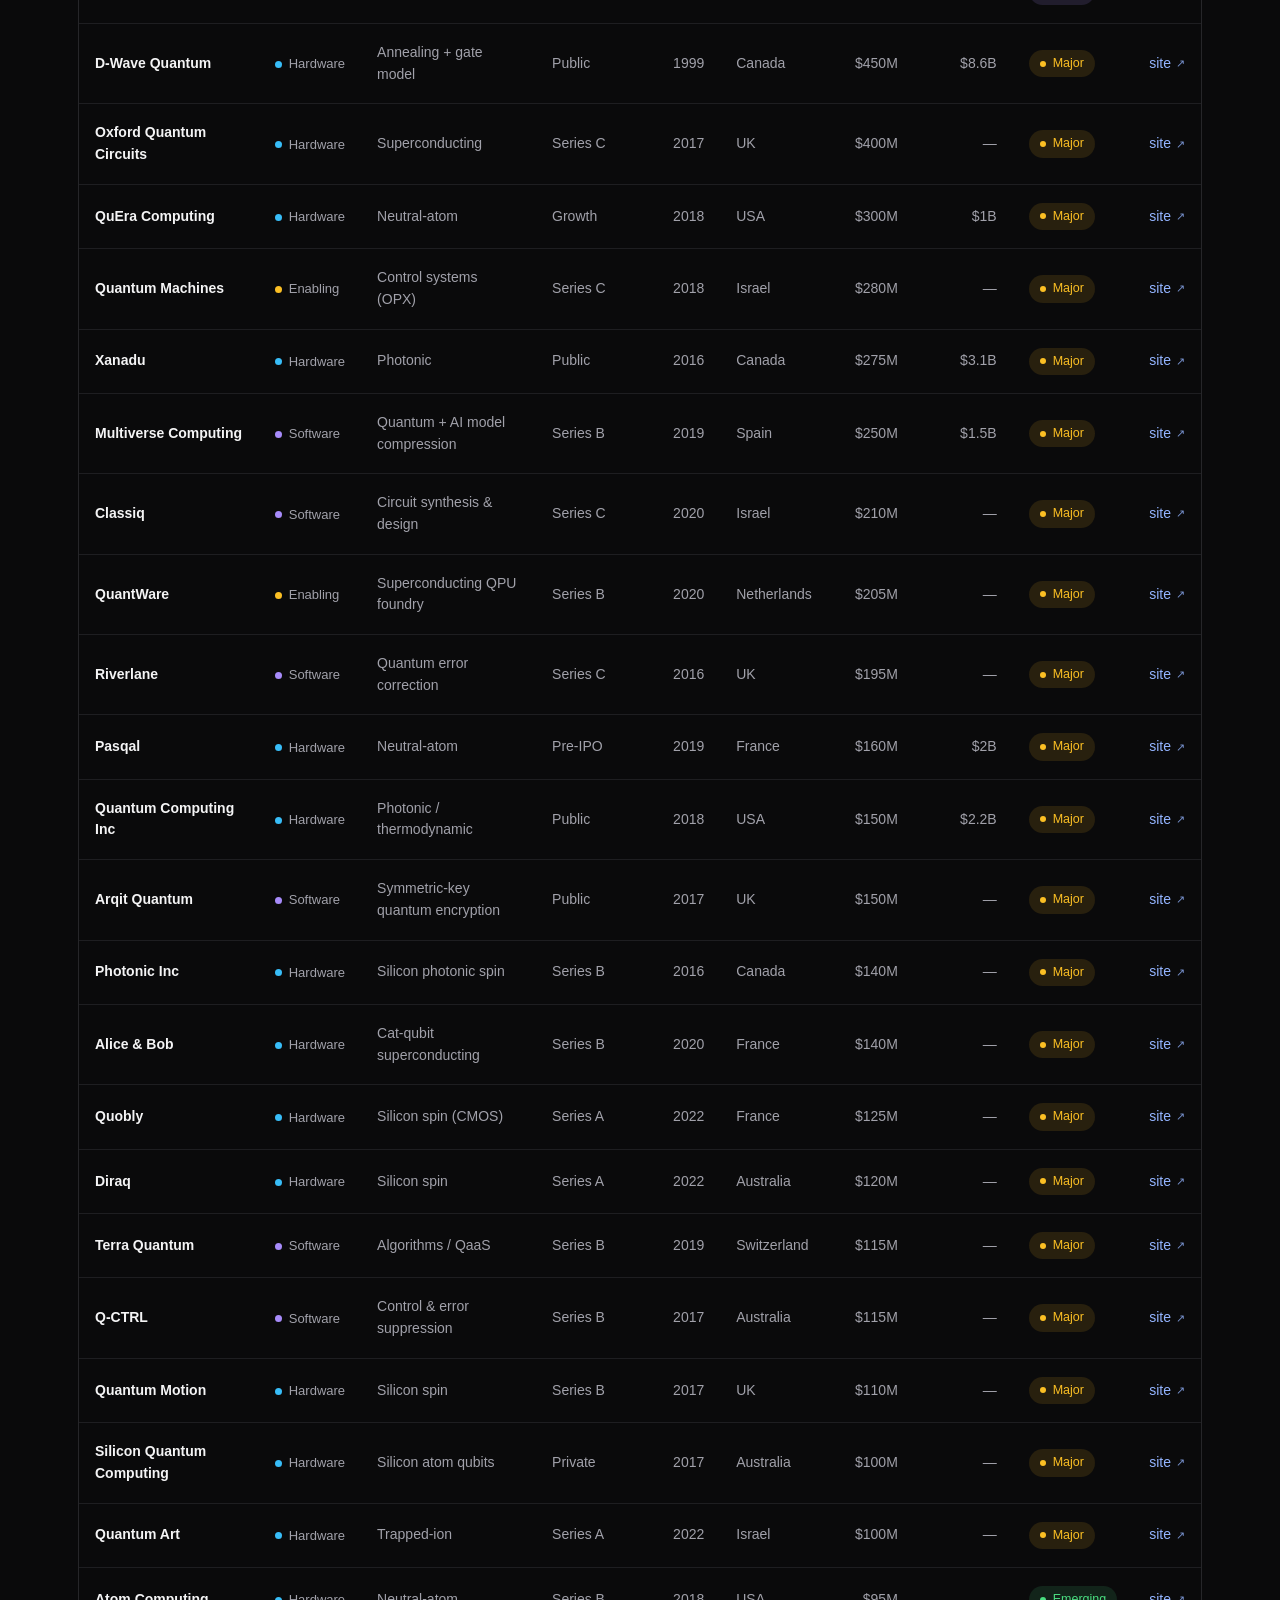
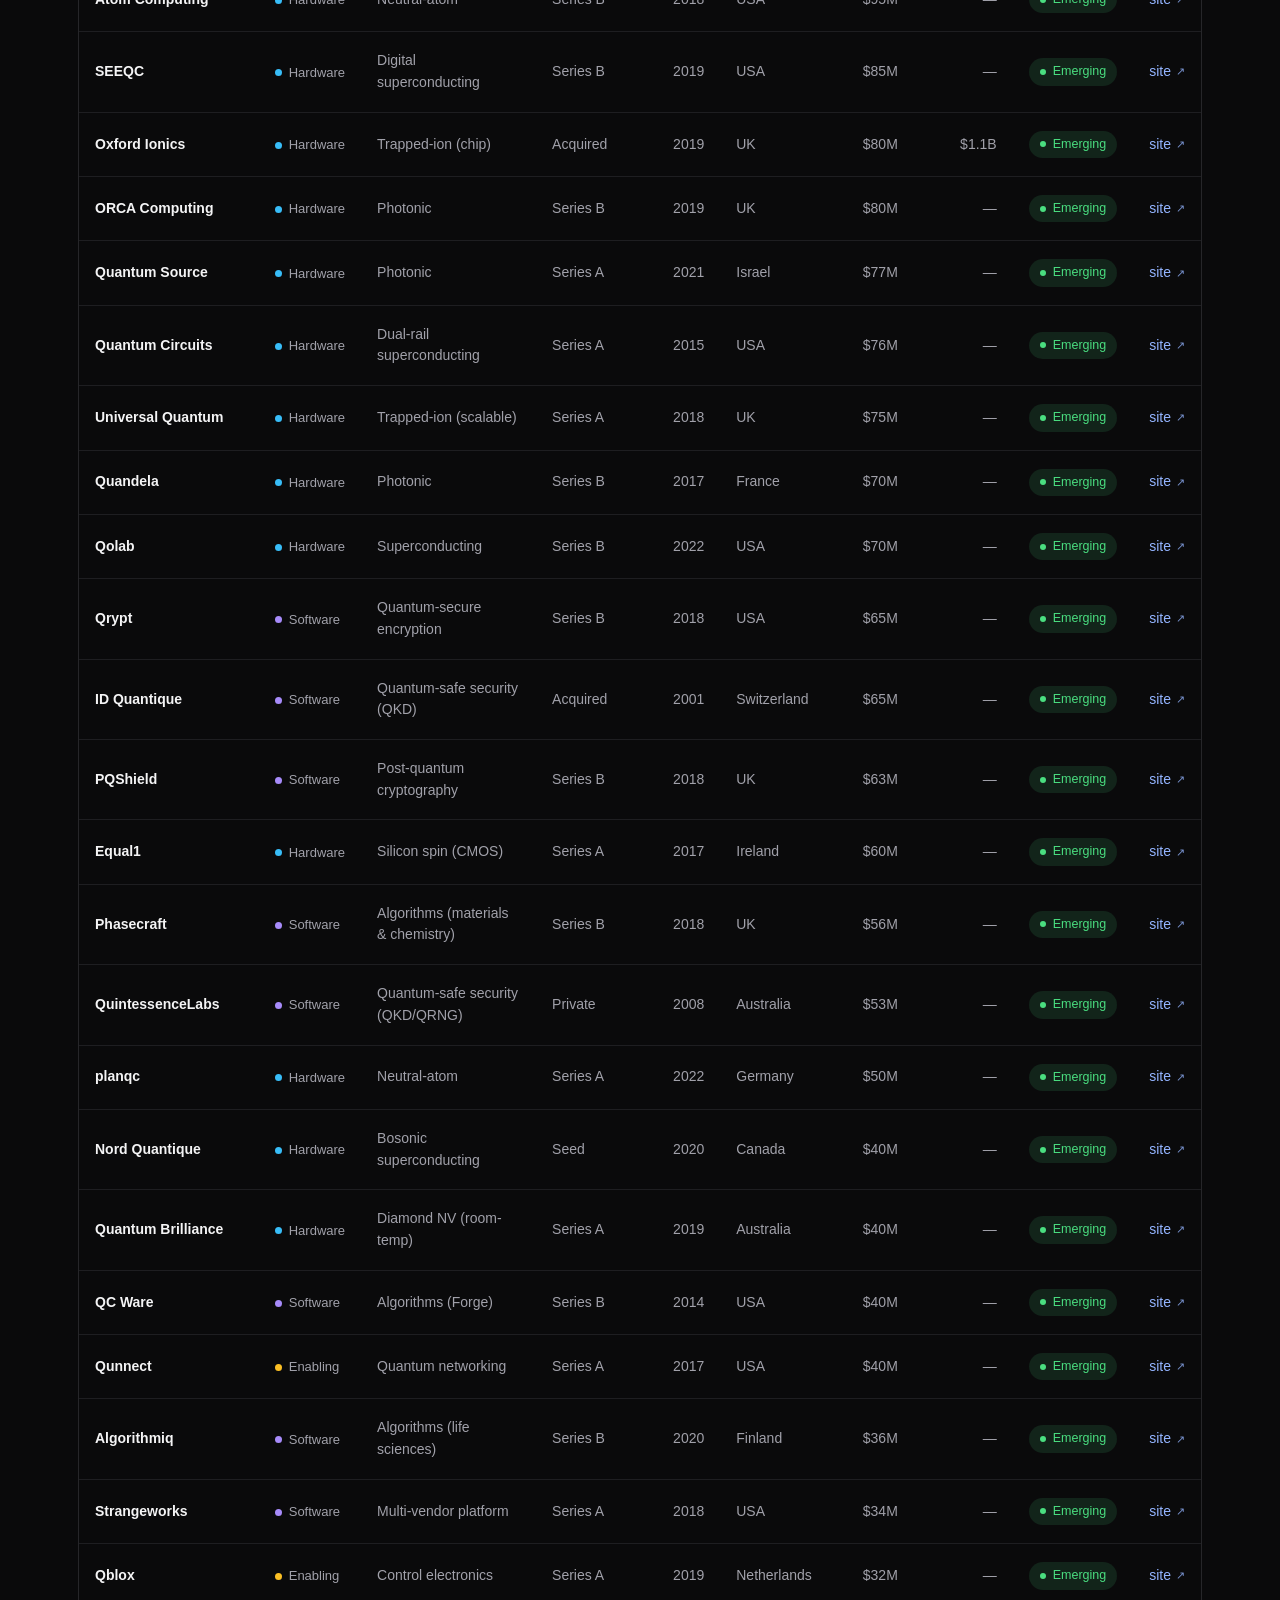
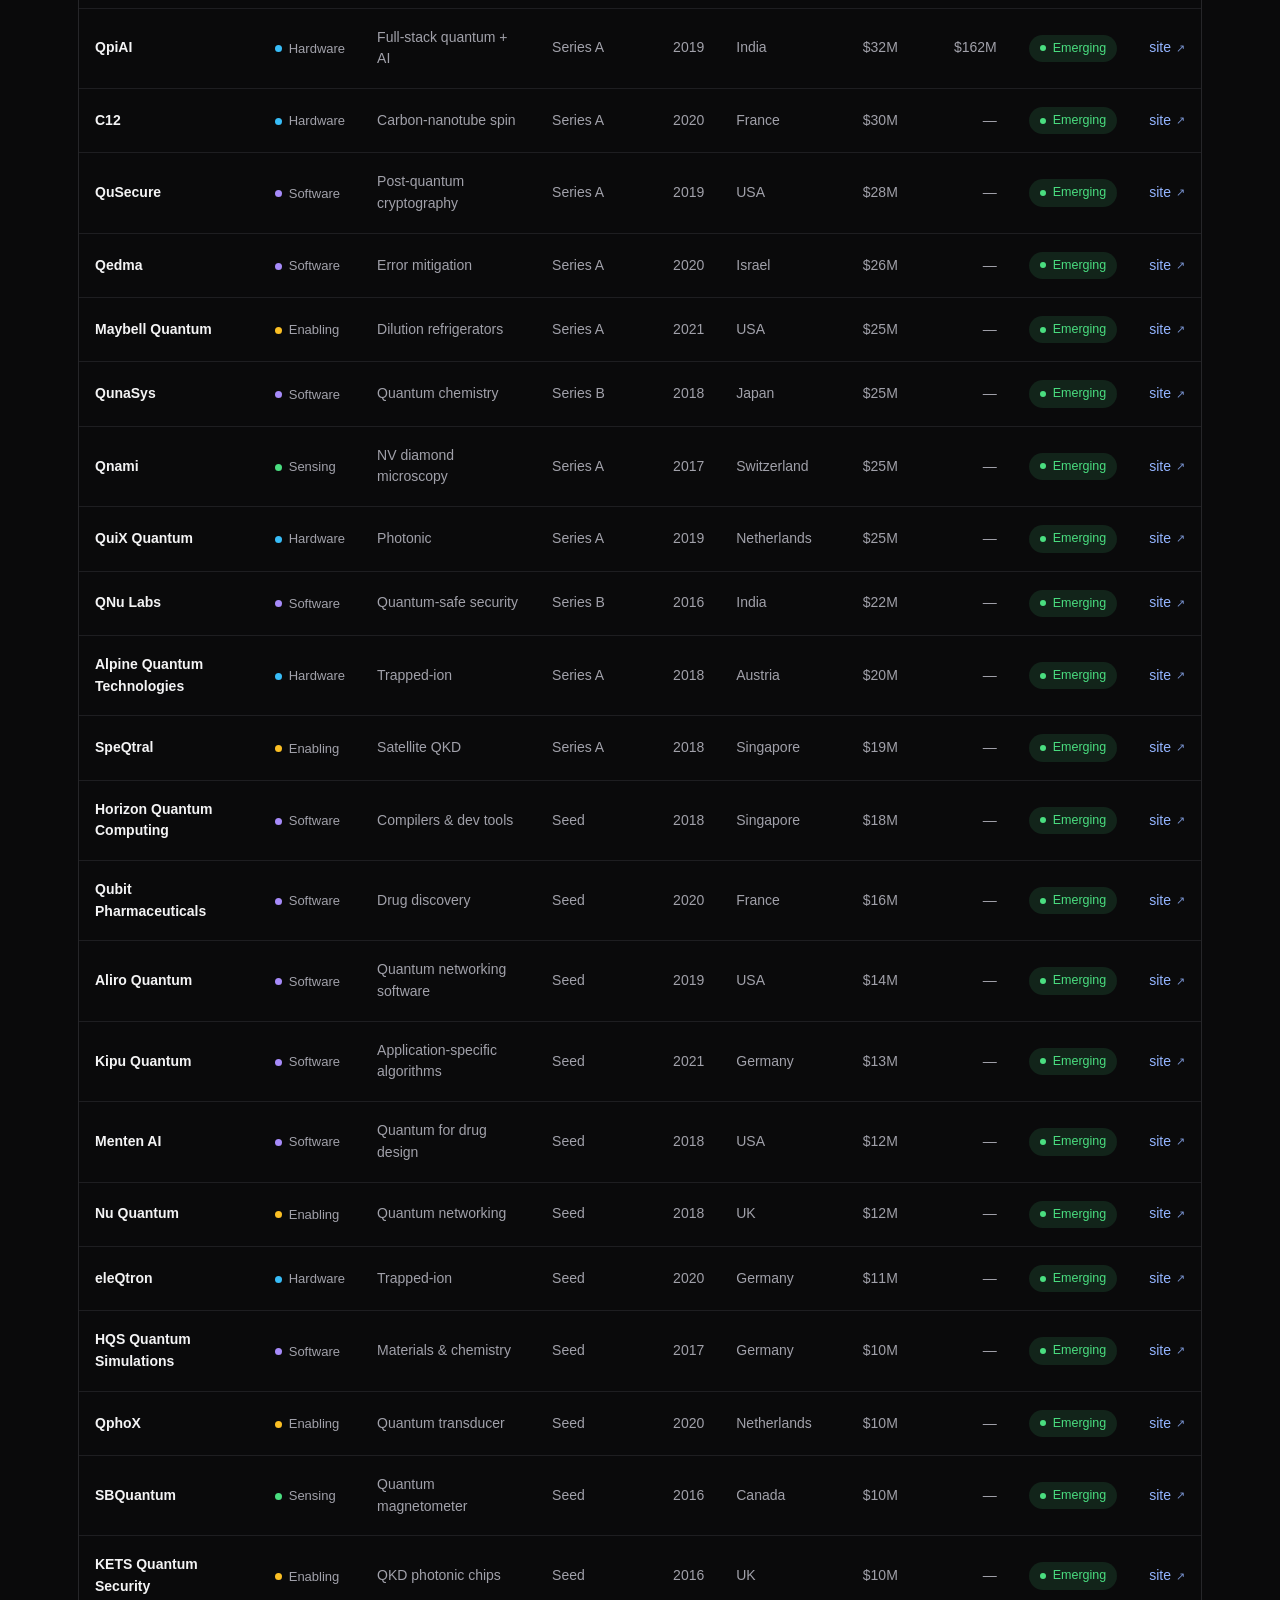
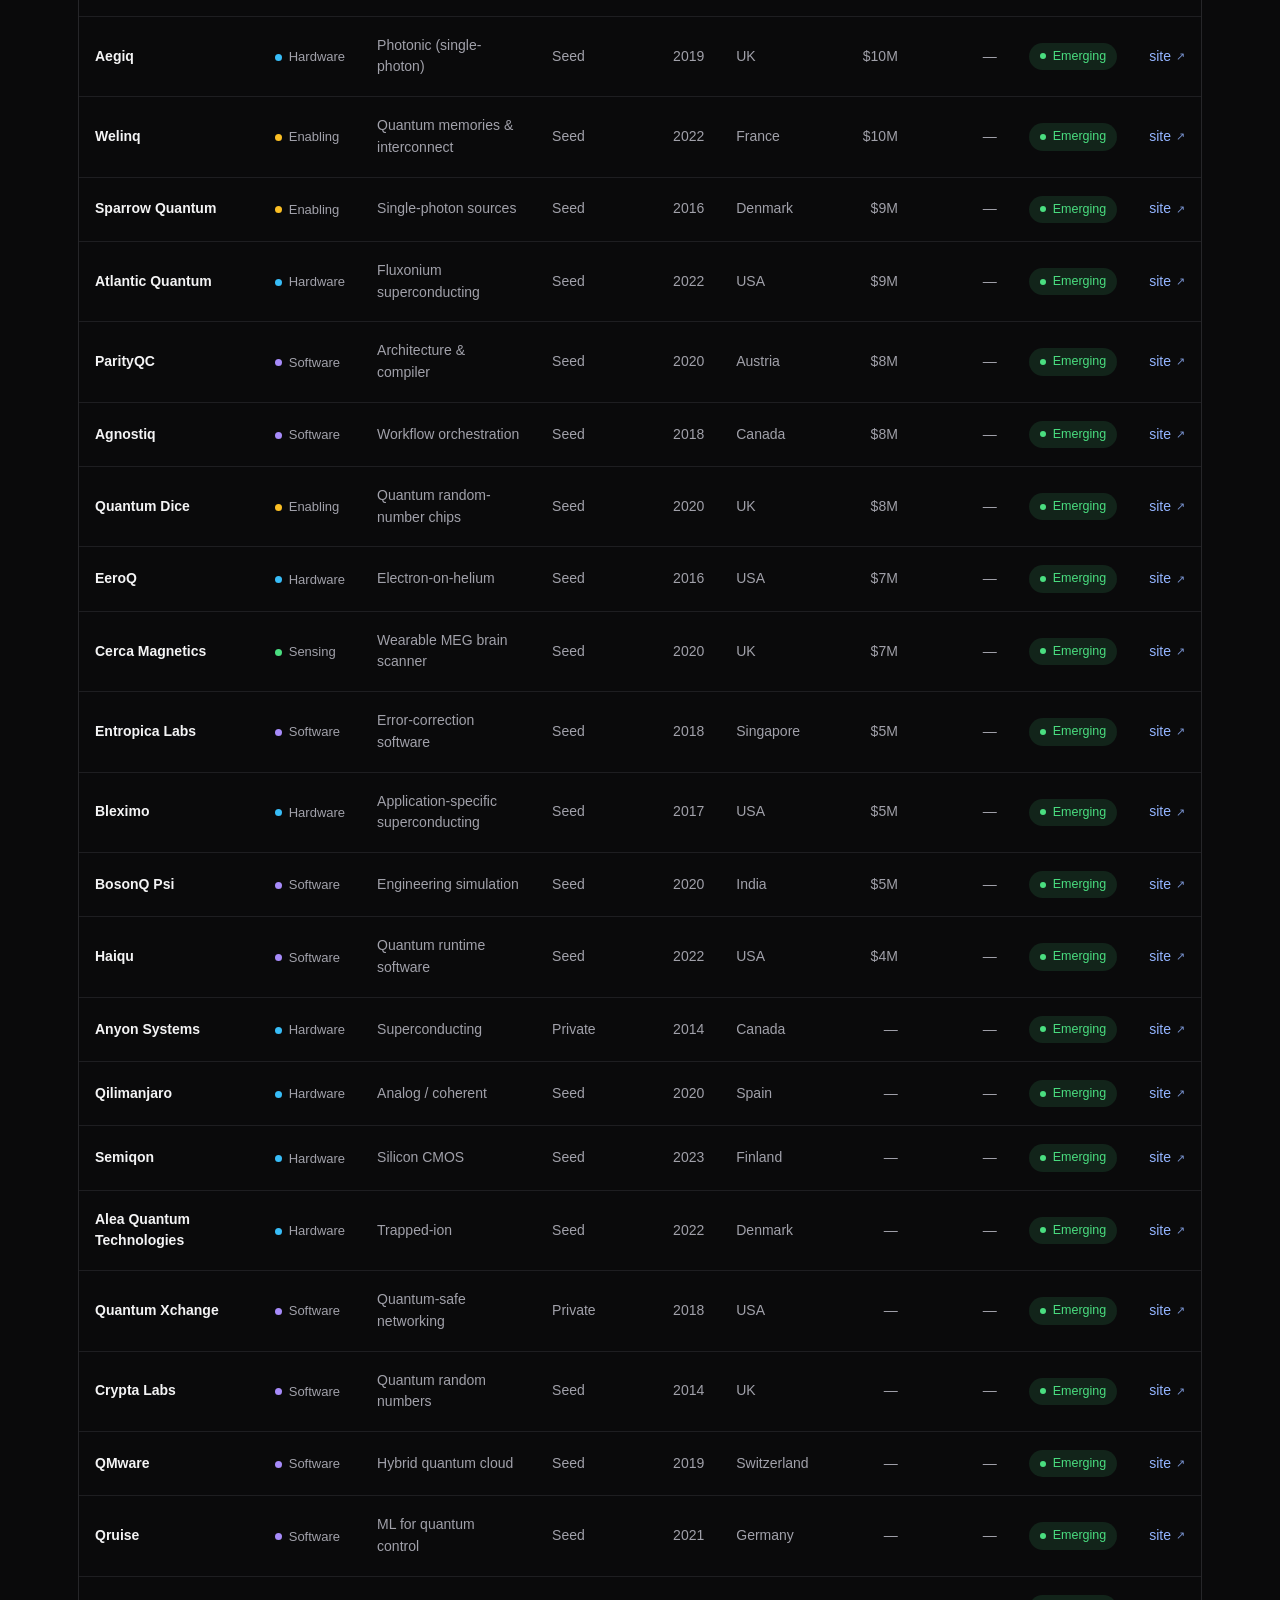
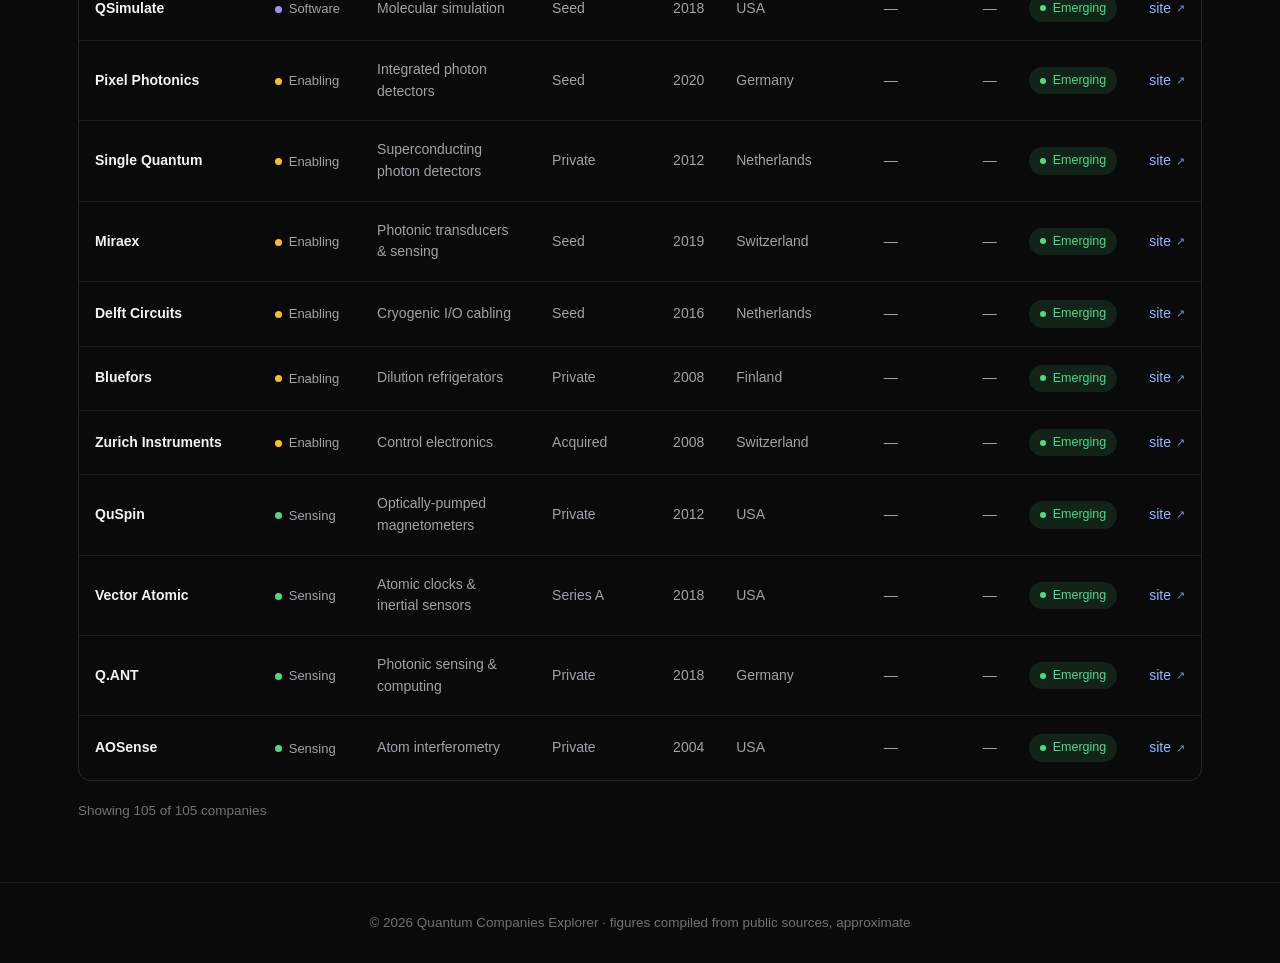
==== commit c1a35203: "Expand to 105 companies and add a funding-stage filter - companies.csv: +37 companies (Qolab, Equal1" ====
--- a/web/index.html
+++ b/web/index.html
@@ -94,9 +94,14 @@
 
     <p class="updated">Snapshot compiled (UTC): <strong id="updated">&mdash;</strong></p>
 
-    <div class="search">
-      <span class="search-ic">&#9906;</span>
-      <input id="searchInput" type="text" placeholder="Search by company, focus, or country..." />
+    <div class="controls">
+      <div class="search">
+        <span class="search-ic">&#9906;</span>
+        <input id="searchInput" type="text" placeholder="Search by company, focus, or country..." />
+      </div>
+      <select id="stageFilter" class="stage-select" aria-label="Filter by funding stage">
+        <option value="">All stages</option>
+      </select>
     </div>
 
     <div class="table-wrap">
--- a/web/styles.css
+++ b/web/styles.css
@@ -232,7 +232,34 @@
 .updated { color: var(--muted-2); font-size: 14px; margin: 0 0 22px; }
 .updated strong { color: var(--muted); font-weight: 600; }
 
-/* ---- search ---- */
+/* ---- search + controls ---- */
+.controls {
+  display: flex;
+  gap: 12px;
+  margin-bottom: 22px;
+  align-items: stretch;
+}
+.controls .search { flex: 1; margin-bottom: 0; }
+.stage-select {
+  background: var(--panel-2);
+  border: 1px solid var(--border);
+  border-radius: 10px;
+  color: var(--text);
+  padding: 0 40px 0 16px;
+  font-size: 14px;
+  font-family: inherit;
+  outline: none;
+  cursor: pointer;
+  min-width: 175px;
+  -webkit-appearance: none;
+  appearance: none;
+  background-image: url("data:image/svg+xml,%3Csvg xmlns='http://www.w3.org/2000/svg' width='12' height='12' viewBox='0 0 24 24' fill='none' stroke='%2371717a' stroke-width='2'%3E%3Cpath d='M6 9l6 6 6-6'/%3E%3C/svg%3E");
+  background-repeat: no-repeat;
+  background-position: right 14px center;
+}
+.stage-select:focus { border-color: #3f3f46; }
+.stage-select option { background: var(--panel-2); color: var(--text); }
+
 .search {
   position: relative;
   margin-bottom: 22px;
@@ -359,6 +386,8 @@
 .empty { padding: 40px; text-align: center; color: var(--muted-2); }
 
 @media (max-width: 720px) {
+  .controls { flex-direction: column; }
+  .stage-select { min-width: 0; padding: 12px 40px 12px 16px; }
   .stats { grid-template-columns: 1fr; }
   .title { font-size: 32px; }
   .hero { font-size: 23px; }
